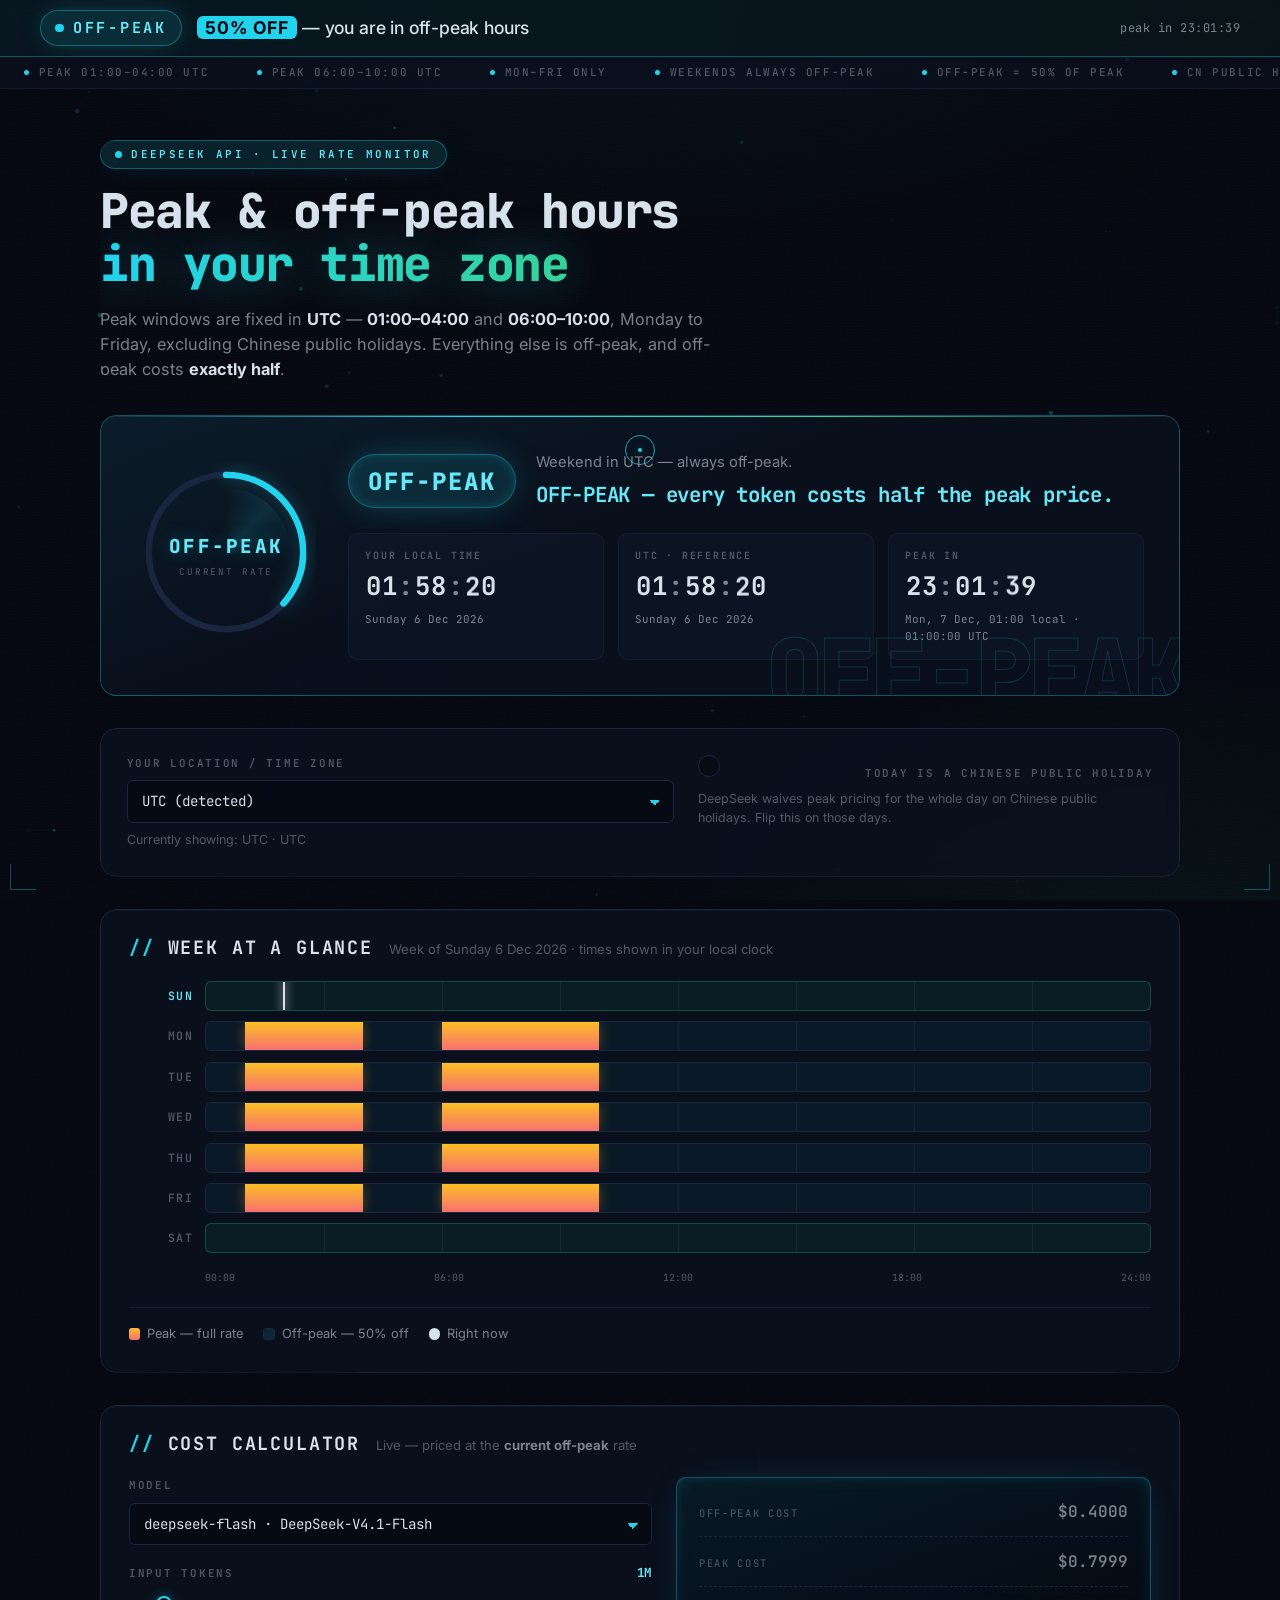
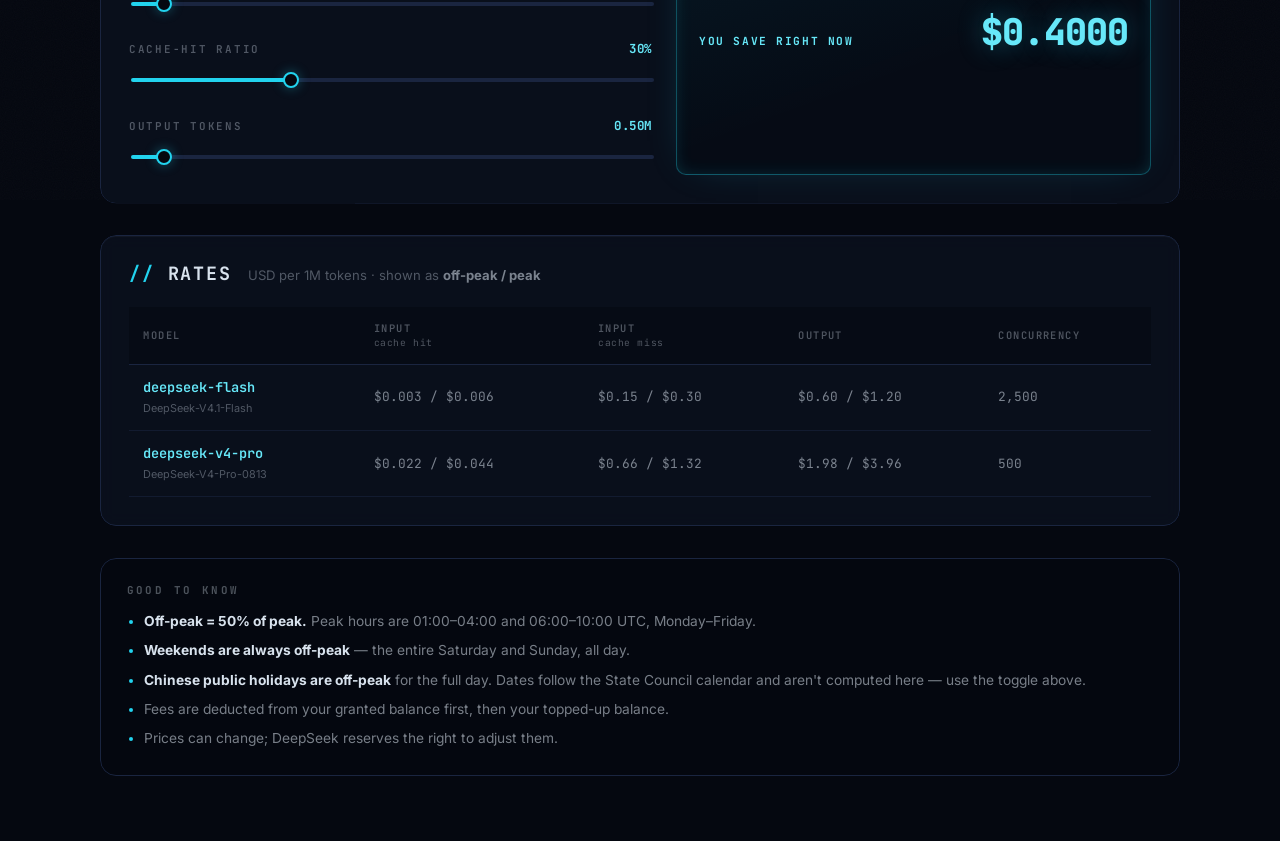
==== index.html @ 985f57cc "Kimi/" ====
<!DOCTYPE html>
<html lang="en" data-state="off-peak">
<head>
<meta charset="UTF-8" />
<meta name="viewport" content="width=device-width, initial-scale=1" />
<meta name="color-scheme" content="dark" />
<meta name="theme-color" id="themeColor" content="#22d3ee" />
<title>DeepSeek API — Peak &amp; Off-Peak Hours for Your Location</title>
<link rel="preconnect" href="https://fonts.googleapis.com" />
<link rel="preconnect" href="https://fonts.gstatic.com" crossorigin />
<link rel="stylesheet" href="https://fonts.googleapis.com/css2?family=Inter:wght@400;500;600&family=JetBrains+Mono:wght@300;400;500;600;700;800&display=swap" />
<link rel="stylesheet" href="style.css" />
</head>
<body>

<!-- ambient layers -->
<canvas id="fx" aria-hidden="true"></canvas>
<div class="scanlines" aria-hidden="true"></div>
<div class="grain" aria-hidden="true"><i></i></div>
<div class="hud hud--tl" aria-hidden="true"></div>
<div class="hud hud--tr" aria-hidden="true"></div>
<div class="hud hud--bl" aria-hidden="true"></div>
<div class="hud hud--br" aria-hidden="true"></div>
<div class="cursor" id="cursor" aria-hidden="true"><i class="cursor__ring"></i><i class="cursor__dot"></i></div>

<!-- sticky state banner -->
<div class="state-banner" id="stateBanner">
  <span class="state-banner__badge">
    <i class="state-banner__dot" aria-hidden="true"></i>
    <span id="bannerBadge">Off-peak</span>
  </span>
  <span class="state-banner__text" id="bannerText">
    <strong>50% off</strong> — you are in off-peak hours
  </span>
  <span class="state-banner__count" id="bannerCount">changes in --:--:--</span>
</div>

<!-- ticker -->
<div class="ticker" aria-hidden="true">
  <div class="ticker__track" id="tickerTrack"></div>
</div>

<p class="sr-only" id="stateAnnounce">Off-peak hours.</p>

<main class="app">

  <header class="hero" data-reveal>
    <p class="eyebrow"><i class="eyebrow__led" aria-hidden="true"></i>DeepSeek API · live rate monitor</p>
    <h1>Peak &amp; off-peak hours<br><span class="hero__accent" id="heroAccent">in your time zone</span></h1>
    <p class="hero-sub">
      Peak windows are fixed in <strong>UTC</strong> — <strong>01:00–04:00</strong> and
      <strong>06:00–10:00</strong>, Monday to Friday, excluding Chinese public holidays.
      Everything else is off-peak, and off-peak costs <strong>exactly half</strong>.
    </p>
  </header>

  <!-- live status -->
  <section class="status-card" id="statusCard" data-state="off-peak" data-reveal aria-label="Current pricing state">
    <div class="status-card__orbit" aria-hidden="true">
      <svg class="ring" viewBox="0 0 140 140">
        <circle class="ring__track" cx="70" cy="70" r="60"></circle>
        <circle class="ring__fill" id="ringFill" cx="70" cy="70" r="60"></circle>
      </svg>
      <div class="orbit-core">
        <span class="orbit-core__state" id="orbitState">OFF-PEAK</span>
        <span class="orbit-core__label">current rate</span>
      </div>
    </div>

    <div class="status-card__main">
      <div class="status-top">
        <span class="badge" id="statusBadge">Off-peak</span>
        <div class="status-copy">
          <p class="status-desc" id="statusDesc">—</p>
          <p class="status-rate" id="statusRate">—</p>
        </div>
      </div>
      <div class="status-grid">
        <div class="stat">
          <span class="stat-label">Your local time</span>
          <span class="stat-value"><span class="digits" id="localClock" aria-hidden="true"></span><span class="sr-only" id="localClockSr"></span></span>
          <span class="stat-sub" id="localDate">—</span>
        </div>
        <div class="stat">
          <span class="stat-label">UTC · reference</span>
          <span class="stat-value"><span class="digits" id="utcClock" aria-hidden="true"></span><span class="sr-only" id="utcClockSr"></span></span>
          <span class="stat-sub" id="utcDate">—</span>
        </div>
        <div class="stat">
          <span class="stat-label" id="nextLabel">Next change</span>
          <span class="stat-value"><span class="digits" id="countdown" aria-hidden="true"></span><span class="sr-only" id="countdownSr"></span></span>
          <span class="stat-sub" id="nextAt">—</span>
        </div>
      </div>
    </div>
  </section>

  <!-- controls -->
  <section class="controls" data-reveal aria-label="Settings">
    <div class="control">
      <label for="tzSelect">Your location / time zone</label>
      <select id="tzSelect"></select>
      <p class="hint" id="tzHint">—</p>
    </div>
    <div class="control">
      <label class="check" for="holidayToggle">
        <span class="radar" aria-hidden="true"><i></i></span>
        <input type="checkbox" id="holidayToggle" />
        <span>Today is a Chinese public holiday</span>
      </label>
      <p class="hint">DeepSeek waives peak pricing for the whole day on Chinese public holidays. Flip this on those days.</p>
    </div>
  </section>

  <!-- week view -->
  <section class="panel" data-reveal>
    <div class="panel-head">
      <h2>Week at a glance</h2>
      <p class="panel-sub" id="weekSub">—</p>
    </div>

    <div class="week" id="week"></div>

    <div class="legend">
      <span class="legend-item"><i class="dot dot-peak"></i> Peak — full rate</span>
      <span class="legend-item"><i class="dot dot-off"></i> Off-peak — 50% off</span>
      <span class="legend-item"><i class="dot dot-now"></i> Right now</span>
    </div>
  </section>

  <!-- cost calculator -->
  <section class="panel calc" data-reveal>
    <div class="panel-head">
      <h2>Cost calculator</h2>
      <p class="panel-sub">Live — priced at the <strong id="calcStateWord">current off-peak</strong> rate</p>
    </div>

    <div class="calc-grid">
      <div class="calc-inputs">
        <div class="control">
          <label for="calcModel">Model</label>
          <select id="calcModel"></select>
        </div>
        <div class="control">
          <label for="calcInput">Input tokens <output class="calc-out" id="calcInputOut" for="calcInput">1.0M</output></label>
          <input type="range" id="calcInput" min="0" max="20" step="0.25" value="1" />
        </div>
        <div class="control">
          <label for="calcCache">Cache-hit ratio <output class="calc-out" id="calcCacheOut" for="calcCache">30%</output></label>
          <input type="range" id="calcCache" min="0" max="100" step="5" value="30" />
        </div>
        <div class="control">
          <label for="calcOutput">Output tokens <output class="calc-out" id="calcOutputOut" for="calcOutput">0.5M</output></label>
          <input type="range" id="calcOutput" min="0" max="10" step="0.25" value="0.5" />
        </div>
      </div>
      <div class="calc-results">
        <div class="calc-line">
          <span class="calc-line__label">Off-peak cost</span>
          <span class="calc-line__value" id="calcOff">$0.0000</span>
        </div>
        <div class="calc-line">
          <span class="calc-line__label">Peak cost</span>
          <span class="calc-line__value" id="calcPeak">$0.0000</span>
        </div>
        <div class="calc-total">
          <span class="calc-total__label" id="calcVerdict">You save right now</span>
          <span class="calc-total__value" id="calcSave">$0.0000</span>
        </div>
      </div>
    </div>
  </section>

  <!-- rates -->
  <section class="panel" data-reveal>
    <div class="panel-head">
      <h2>Rates</h2>
      <p class="panel-sub">USD per 1M tokens · shown as <strong>off-peak / peak</strong></p>
    </div>

    <div class="table-wrap">
      <table class="rates">
        <thead>
          <tr>
            <th scope="col">Model</th>
            <th scope="col">Input<br><small>cache hit</small></th>
            <th scope="col">Input<br><small>cache miss</small></th>
            <th scope="col">Output</th>
            <th scope="col">Concurrency</th>
          </tr>
        </thead>
        <tbody>
          <tr>
            <th scope="row"><span class="model">deepseek-flash</span><small>DeepSeek-V4.1-Flash</small></th>
            <td>$0.003 / $0.006</td>
            <td>$0.15 / $0.30</td>
            <td>$0.60 / $1.20</td>
            <td>2,500</td>
          </tr>
          <tr>
            <th scope="row"><span class="model">deepseek-v4-pro</span><small>DeepSeek-V4-Pro-0813</small></th>
            <td>$0.022 / $0.044</td>
            <td>$0.66 / $1.32</td>
            <td>$1.98 / $3.96</td>
            <td>500</td>
          </tr>
        </tbody>
      </table>
    </div>
  </section>

  <!-- notes -->
  <footer class="notes" data-reveal>
    <h2>Good to know</h2>
    <ul>
      <li><strong>Off-peak = 50% of peak.</strong> Peak hours are 01:00–04:00 and 06:00–10:00 UTC, Monday–Friday.</li>
      <li><strong>Weekends are always off-peak</strong> — the entire Saturday and Sunday, all day.</li>
      <li><strong>Chinese public holidays are off-peak</strong> for the full day. Dates follow the State Council calendar and aren't computed here — use the toggle above.</li>
      <li>Fees are deducted from your granted balance first, then your topped-up balance.</li>
      <li>Prices can change; DeepSeek reserves the right to adjust them.</li>
    </ul>
  </footer>

</main>

<div class="tooltip" id="tooltip" role="tooltip" hidden></div>

<script src="app.js"></script>
</body>
</html>
---- style.css ----
/* ============================================================================
   Peak Times — mission-control terminal restyle
   Dark intelligence palette · state-driven glow · spring physics · film grain
   ========================================================================== */

/* ── 1. Tokens ───────────────────────────────────────────────────────────── */
:root {
  --bg:        #050810;
  --panel:     #0c1220;
  --panel-2:   #111a2b;
  --line:      #1a2540;
  --line-soft: rgba(26, 37, 64, 0.6);

  --ink:       #d8e2ed;
  --ink-dim:   rgba(216, 226, 237, 0.55);
  --ink-faint: rgba(216, 226, 237, 0.35);

  --ok:        #34d399;
  --ok-deep:   #059669;

  --font-mono: "JetBrains Mono", ui-monospace, SFMono-Regular, Menlo, Consolas, monospace;
  --font-body: "Inter", system-ui, -apple-system, "Segoe UI", sans-serif;

  --r-sm:   6px;
  --r-md:   10px;
  --r-lg:   16px;
  --r-pill: 100px;

  /* spring easings (hardware-accelerated) */
  --spring-1: linear(0, 0.002 0.4%, 0.008 0.9%, 0.029 1.8%, 0.065 2.8%, 0.117 3.9%, 0.235 5.9%, 0.515 10.1%, 0.634 12%, 0.746 14%, 0.837 15.9%, 0.914 17.9%, 0.946 18.9%, 0.976 20%, 1 21%, 1.021 22.1%, 1.038 23.2%, 1.052 24.4%, 1.063 25.8%, 1.07 27.3%, 1.073 28.9%, 1.071 30.7%, 1.061 33.7%, 1.028 40.9%, 1.013 44.7%, 1.002 49%, 0.996 53.7%, 0.995 59.2%, 1 78.3%, 1);
  --spring-soft: linear(0, 0.002 0.6%, 0.007 1.2%, 0.014 1.8%, 0.027 2.5%, 0.042 3.2%, 0.061 3.9%, 0.112 5.5%, 0.161 6.8%, 0.222 8.3%, 0.481 14.1%, 0.595 16.8%, 0.649 18.2%, 0.701 19.6%, 0.748 21%, 0.789 22.3%, 0.826 23.6%, 0.863 25%, 0.893 26.3%, 0.922 27.7%, 0.947 29.1%, 0.969 30.5%, 0.987 31.9%, 1.004 33.4%, 1.025 35.9%, 1.039 38.5%, 1.047 41.4%, 1.05 44.6%, 1.045 49.4%, 1.016 63.6%, 1.004 72.5%, 1 77.6%, 0.998 83.3%, 1);
  --quart-out: cubic-bezier(0.25, 1, 0.5, 1);
  --quart-in-out: cubic-bezier(0.78, 0, 0.22, 1);
}

/* ── 2. State palette — one attribute flips the whole page ───────────────── */
:root {
  /* OFF-PEAK: cyan/mint — calm, cheap, live */
  --st-a:     #22d3ee;
  --st-b:     #34d399;
  --st-text:  #67e8f9;
  --st-deep:  #0e7490;
  --st-glow:  rgba(34, 211, 238, 0.35);
  --st-tint:  rgba(34, 211, 238, 0.07);
  --st-tint2: rgba(52, 211, 153, 0.06);
  --st-soft:  rgba(34, 211, 238, 0.12);
  --st-line:  rgba(34, 211, 238, 0.35);
}

:root[data-state="peak"] {
  /* PEAK: amber→red — full rate, hazard */
  --st-a:     #fbbf24;
  --st-b:     #f87171;
  --st-text:  #fcd34d;
  --st-deep:  #b45309;
  --st-glow:  rgba(248, 113, 113, 0.35);
  --st-tint:  rgba(251, 191, 36, 0.08);
  --st-tint2: rgba(248, 113, 113, 0.06);
  --st-soft:  rgba(251, 191, 36, 0.12);
  --st-line:  rgba(251, 191, 36, 0.4);
}

/* ── 3. Reset & base ─────────────────────────────────────────────────────── */
*, *::before, *::after { box-sizing: border-box; }

html { -webkit-text-size-adjust: 100%; scroll-behavior: smooth; }

body {
  margin: 0;
  min-height: 100vh;
  font-family: var(--font-body);
  font-size: 16px;
  line-height: 1.55;
  color: var(--ink);
  background:
    radial-gradient(1200px 700px at 50% -20%, var(--st-tint) 0%, transparent 60%),
    radial-gradient(900px 600px at 90% 110%, var(--st-tint2) 0%, transparent 55%),
    var(--bg);
  background-attachment: fixed;
  transition: background 0.8s ease;
  overflow-x: hidden;
}

::selection { background: var(--st-a); color: var(--bg); }

/* thin themed scrollbar */
::-webkit-scrollbar { width: 6px; height: 6px; }
::-webkit-scrollbar-track { background: var(--bg); }
::-webkit-scrollbar-thumb { background: var(--line); border-radius: 3px; }
::-webkit-scrollbar-thumb:hover { background: var(--st-a); }

h1, h2 { line-height: 1.1; margin: 0; }

.sr-only {
  position: absolute;
  width: 1px; height: 1px;
  margin: -1px; padding: 0;
  overflow: hidden;
  clip: rect(0 0 0 0);
  clip-path: inset(50%);
  white-space: nowrap;
  border: 0;
}

:focus-visible {
  outline: 2px solid var(--st-a);
  outline-offset: 3px;
  border-radius: 2px;
}

/* ── 4. Ambient layers ───────────────────────────────────────────────────── */
#fx {
  position: fixed;
  inset: 0;
  z-index: 0;
  pointer-events: none;
}

.scanlines {
  position: fixed;
  inset: 0;
  z-index: 2;
  pointer-events: none;
  background: repeating-linear-gradient(
    0deg,
    rgba(216, 226, 237, 0.022) 0 1px,
    transparent 1px 3px
  );
  mix-blend-mode: overlay;
}

.grain {
  position: fixed;
  inset: -100%;
  z-index: 3;
  pointer-events: none;
  overflow: hidden;
}
.grain i {
  position: absolute;
  inset: 0;
  background-image: url("data:image/svg+xml,%3Csvg xmlns='http://www.w3.org/2000/svg' width='240' height='240'%3E%3Cfilter id='n'%3E%3CfeTurbulence type='fractalNoise' baseFrequency='0.9' numOctaves='2' stitchTiles='stitch'/%3E%3C/filter%3E%3Crect width='100%25' height='100%25' filter='url(%23n)' opacity='0.5'/%3E%3C/svg%3E");
  opacity: 0.055;
  animation: grain-shift 0.8s steps(3) infinite both;
}
@keyframes grain-shift {
  0%   { transform: translate3d(1%, -1%, 0); }
  20%  { transform: translate3d(10%, 5%, 0); }
  40%  { transform: translate3d(-12%, -5%, 0); }
  60%  { transform: translate3d(15%, 0, 0); }
  80%  { transform: translate3d(10%, 2%, 0); }
  100% { transform: translate3d(0, 8%, 0); }
}

/* HUD corner brackets — mission control framing */
.hud {
  position: fixed;
  width: 26px;
  height: 26px;
  z-index: 4;
  pointer-events: none;
  border: 0 solid var(--st-line);
  transition: border-color 0.6s ease;
}
.hud--tl { top: 10px; left: 10px;  border-top-width: 1px; border-left-width: 1px; }
.hud--tr { top: 10px; right: 10px; border-top-width: 1px; border-right-width: 1px; }
.hud--bl { bottom: 10px; left: 10px;  border-bottom-width: 1px; border-left-width: 1px; }
.hud--br { bottom: 10px; right: 10px; border-bottom-width: 1px; border-right-width: 1px; }
:root[data-state="peak"] .hud { animation: hud-pulse 1.8s ease-in-out infinite; }
@keyframes hud-pulse {
  0%, 100% { opacity: 1; }
  50%      { opacity: 0.35; }
}

/* ── 5. Custom cursor (fine pointers only) ───────────────────────────────── */
.cursor { display: none; }
@media (pointer: fine) {
  .cursor {
    display: block;
    position: fixed;
    top: 0; left: 0;
    z-index: 100;
    pointer-events: none;
  }
  .cursor__ring {
    position: absolute;
    width: 30px; height: 30px;
    border: 1.5px solid var(--st-a);
    border-radius: 50%;
    transform: translate(-50%, -50%) scale(var(--cursor-scale, 1));
    opacity: 0.75;
    transition: border-color 0.4s ease;
    will-change: transform;
  }
  .cursor__dot {
    position: absolute;
    width: 4px; height: 4px;
    border-radius: 50%;
    background: var(--st-a);
    transform: translate(-50%, -50%);
    box-shadow: 0 0 8px var(--st-glow);
    transition: background 0.4s ease;
  }
}

/* ── 6. Sticky state banner ──────────────────────────────────────────────── */
.state-banner {
  position: sticky;
  top: 0;
  z-index: 50;
  isolation: isolate;
  overflow: hidden;
  display: flex;
  flex-wrap: wrap;
  align-items: center;
  gap: 0.5rem 0.9rem;
  padding: 0.65rem clamp(1rem, 4vw, 2.5rem);
  background:
    linear-gradient(100deg, var(--st-tint) 0%, var(--st-tint2) 100%),
    rgba(5, 8, 16, 0.82);
  backdrop-filter: blur(10px);
  -webkit-backdrop-filter: blur(10px);
  border-bottom: 1px solid var(--st-line);
  color: var(--ink);
  transition: border-color 0.6s ease, background 0.8s ease;
}

/* moving hazard stripes, peak only */
.state-banner::after {
  content: "";
  position: absolute;
  inset: 0;
  z-index: -1;
  opacity: 0;
  background: repeating-linear-gradient(
    45deg,
    var(--st-soft) 0 12px,
    transparent 12px 28px
  );
  transition: opacity 0.4s ease;
}
:root[data-state="peak"] .state-banner::after {
  opacity: 1;
  animation: stripe-slide 1.1s linear infinite;
}
@keyframes stripe-slide {
  to { background-position: 56px 0; }
}

.state-banner__badge {
  display: inline-flex;
  align-items: center;
  gap: 0.55rem;
  padding: 0.3rem 0.9rem;
  border-radius: var(--r-pill);
  border: 1px solid var(--st-line);
  background: var(--st-soft);
  color: var(--st-text);
  font-family: var(--font-mono);
  font-size: clamp(0.75rem, 2.3vw, 0.95rem);
  font-weight: 700;
  letter-spacing: 0.18em;
  text-transform: uppercase;
  white-space: nowrap;
  box-shadow: 0 0 24px -6px var(--st-glow);
  transition: all 0.5s ease;
}

.state-banner__dot {
  width: 0.55rem;
  height: 0.55rem;
  border-radius: 50%;
  background: var(--st-a);
  animation: dot-beat 1.5s ease-out infinite;
  transition: background 0.5s ease;
}
@keyframes dot-beat {
  0%   { box-shadow: 0 0 0 0 var(--st-glow); }
  70%  { box-shadow: 0 0 0 0.55rem transparent; }
  100% { box-shadow: 0 0 0 0 transparent; }
}

.state-banner__text {
  font-size: clamp(0.9rem, 2.6vw, 1.1rem);
  font-weight: 500;
  letter-spacing: -0.01em;
}
.state-banner__text strong {
  padding: 0.05em 0.5em;
  border-radius: var(--r-sm);
  background: var(--st-a);
  color: var(--bg);
  font-weight: 700;
  text-transform: uppercase;
  letter-spacing: 0.04em;
  transition: background 0.5s ease;
}

.state-banner__count {
  margin-left: auto;
  font-family: var(--font-mono);
  font-size: 0.75rem;
  letter-spacing: 0.04em;
  color: var(--ink-dim);
  white-space: nowrap;
  font-variant-numeric: tabular-nums;
}

/* ── 7. Ticker ───────────────────────────────────────────────────────────── */
.ticker {
  position: relative;
  z-index: 5;
  overflow: hidden;
  border-bottom: 1px solid var(--line-soft);
  background: rgba(12, 18, 32, 0.6);
  padding: 0.45rem 0;
}
.ticker__track {
  display: flex;
  width: max-content;
  gap: 3rem;
  padding-inline: 1.5rem;
  font-family: var(--font-mono);
  font-size: 0.68rem;
  font-weight: 500;
  letter-spacing: 0.14em;
  text-transform: uppercase;
  color: var(--ink-faint);
  white-space: nowrap;
  animation: ticker-scroll 46s linear infinite;
}
.ticker:hover .ticker__track { animation-play-state: paused; }
.ticker__track .tk { display: inline-flex; align-items: center; gap: 0.6rem; }
.ticker__track .tk i {
  width: 5px; height: 5px;
  border-radius: 50%;
  background: var(--st-a);
  transition: background 0.5s;
}
@keyframes ticker-scroll {
  to { transform: translateX(-50%); }
}

/* ── 8. Layout shell ─────────────────────────────────────────────────────── */
.app {
  position: relative;
  z-index: 6;
  width: min(1080px, 100% - 2rem);
  margin-inline: auto;
  padding: clamp(1.75rem, 4vw, 3.25rem) 0 4rem;
  display: grid;
  gap: clamp(1.25rem, 3vw, 2rem);
}

/* scroll reveal — clip-path inset + translateY, spring easing */
[data-reveal] {
  opacity: 0;
  transform: translateY(28px);
  clip-path: inset(10% 2% 0 2% round 16px);
  transition:
    opacity 0.6s var(--quart-out),
    transform 0.9s var(--spring-soft),
    clip-path 0.9s var(--quart-in-out);
  will-change: transform, opacity, clip-path;
}
[data-reveal].in {
  opacity: 1;
  transform: translateY(0);
  clip-path: inset(0 0 0 0 round 16px);
}

/* ── 9. Hero ─────────────────────────────────────────────────────────────── */
.hero { max-width: 46rem; }

.eyebrow {
  display: inline-flex;
  align-items: center;
  gap: 0.55rem;
  margin: 0 0 1rem;
  padding: 0.32rem 0.9rem;
  border-radius: var(--r-pill);
  border: 1px solid var(--st-line);
  background: var(--st-soft);
  font-family: var(--font-mono);
  font-size: 0.68rem;
  font-weight: 600;
  letter-spacing: 0.22em;
  text-transform: uppercase;
  color: var(--st-text);
  box-shadow: 0 0 28px -10px var(--st-glow);
  transition: all 0.6s ease;
}
.eyebrow__led {
  width: 7px; height: 7px;
  border-radius: 50%;
  background: var(--st-a);
  animation: dot-beat 1.5s ease-out infinite;
}

.hero h1 {
  font-family: var(--font-mono);
  font-size: clamp(1.75rem, 5.5vw, 3rem);
  font-weight: 800;
  letter-spacing: -0.03em;
  color: var(--ink);
}
.hero__accent {
  background: linear-gradient(96deg, var(--st-a), var(--st-b));
  -webkit-background-clip: text;
  background-clip: text;
  color: transparent;
  filter: drop-shadow(0 0 24px var(--st-glow));
  transition: filter 0.6s ease;
}

.hero-sub {
  margin: 1rem 0 0;
  color: var(--ink-dim);
  font-size: clamp(0.92rem, 2.4vw, 1.02rem);
  max-width: 40rem;
}
.hero-sub strong { color: var(--ink); }

/* ── 10. Status card ─────────────────────────────────────────────────────── */
.status-card {
  position: relative;
  overflow: hidden;
  display: grid;
  gap: clamp(1.25rem, 3vw, 2rem);
  padding: clamp(1.35rem, 3.6vw, 2.2rem);
  border-radius: var(--r-lg);
  border: 1px solid var(--st-line);
  background:
    linear-gradient(160deg, var(--st-tint) 0%, transparent 45%),
    rgba(12, 18, 32, 0.72);
  backdrop-filter: blur(10px);
  -webkit-backdrop-filter: blur(10px);
  box-shadow:
    0 24px 60px -30px rgba(0, 0, 0, 0.8),
    0 0 70px -24px var(--st-glow),
    inset 0 1px 0 rgba(216, 226, 237, 0.05);
  transition: border-color 0.6s ease, box-shadow 0.6s ease, background 0.8s ease;
}

/* hairline top strip */
.status-card::before {
  content: "";
  position: absolute;
  inset: 0 0 auto 0;
  height: 1px;
  background: linear-gradient(90deg, transparent, var(--st-a), var(--st-b), transparent);
  transition: background 0.6s;
}

/* giant ghost word */
.status-card::after {
  content: "OFF-PEAK";
  position: absolute;
  right: -0.05em;
  bottom: -0.28em;
  font-family: var(--font-mono);
  font-size: clamp(2.4rem, 11vw, 6rem);
  font-weight: 800;
  letter-spacing: -0.06em;
  line-height: 1;
  color: transparent;
  -webkit-text-stroke: 1px var(--st-line);
  opacity: 0.5;
  pointer-events: none;
  user-select: none;
  transition: -webkit-text-stroke 0.6s;
}
:root[data-state="peak"] .status-card::after {
  content: "PEAK";
  -webkit-text-stroke: 1px var(--st-a);
  opacity: 0.35;
}

@media (min-width: 820px) {
  .status-card { grid-template-columns: auto 1fr; align-items: center; }
}

/* radar / progress ring */
.status-card__orbit {
  position: relative;
  width: clamp(140px, 22vw, 180px);
  aspect-ratio: 1;
  margin-inline: auto;
}
.ring { width: 100%; height: 100%; transform: rotate(-90deg); }
.ring__track, .ring__fill {
  fill: none;
  stroke-width: 5;
  stroke-linecap: round;
}
.ring__track { stroke: var(--line); }
.ring__fill {
  stroke: var(--st-a);
  stroke-dasharray: 377;
  stroke-dashoffset: 377;
  filter: drop-shadow(0 0 6px var(--st-glow));
  transition: stroke 0.6s ease, stroke-dashoffset 0.9s var(--quart-out);
}
.status-card__orbit::before {
  content: "";
  position: absolute;
  inset: 14%;
  border-radius: 50%;
  background: conic-gradient(from 0deg, transparent 0deg, var(--st-soft) 40deg, transparent 80deg);
  animation: radar-sweep 4.2s linear infinite;
}
@keyframes radar-sweep { to { transform: rotate(360deg); } }

.orbit-core {
  position: absolute;
  inset: 0;
  display: grid;
  place-content: center;
  gap: 0.15rem;
  text-align: center;
}
.orbit-core__state {
  font-family: var(--font-mono);
  font-size: clamp(0.95rem, 2.6vw, 1.2rem);
  font-weight: 800;
  letter-spacing: 0.12em;
  color: var(--st-text);
  text-shadow: 0 0 18px var(--st-glow);
  transition: color 0.5s, text-shadow 0.5s;
}
.orbit-core__label {
  font-family: var(--font-mono);
  font-size: 0.58rem;
  letter-spacing: 0.2em;
  text-transform: uppercase;
  color: var(--ink-faint);
}

.status-top {
  position: relative;
  display: flex;
  flex-wrap: wrap;
  align-items: center;
  gap: 0.85rem 1.25rem;
  margin-bottom: 1.35rem;
}
.status-copy { flex: 1 1 16rem; }

.badge {
  display: inline-block;
  padding: 0.45rem 1.2rem;
  border-radius: var(--r-pill);
  border: 1px solid var(--st-line);
  font-family: var(--font-mono);
  font-size: clamp(1rem, 4vw, 1.5rem);
  font-weight: 800;
  letter-spacing: 0.08em;
  text-transform: uppercase;
  color: var(--st-text);
  background: var(--st-soft);
  box-shadow: 0 0 34px -8px var(--st-glow), inset 0 0 18px -12px var(--st-a);
  transition: all 0.5s ease;
}
:root[data-state="peak"] .badge { animation: badge-pulse 1.5s ease-in-out infinite; }
@keyframes badge-pulse {
  0%, 100% { transform: scale(1);     box-shadow: 0 0 34px -8px var(--st-glow); }
  50%      { transform: scale(1.03);  box-shadow: 0 0 48px -6px var(--st-glow); }
}

.status-desc { margin: 0; font-size: 0.92rem; color: var(--ink-dim); }

.status-rate {
  margin: 0.3rem 0 0;
  font-family: var(--font-mono);
  font-size: clamp(0.95rem, 3.2vw, 1.3rem);
  font-weight: 700;
  letter-spacing: -0.01em;
  color: var(--st-text);
  transition: color 0.5s;
}

.status-grid {
  position: relative;
  display: grid;
  gap: 0.9rem;
  grid-template-columns: 1fr;
}
@media (min-width: 620px) {
  .status-grid { grid-template-columns: repeat(3, 1fr); }
}

.stat {
  display: flex;
  flex-direction: column;
  gap: 0.25rem;
  padding: 0.9rem 1rem;
  border-radius: var(--r-md);
  background: rgba(17, 26, 43, 0.55);
  border: 1px solid var(--line-soft);
  transition: border-color 0.3s ease, transform 0.5s var(--spring-soft);
}
.stat:hover {
  border-color: var(--st-line);
  transform: translateY(-2px);
}

.stat-label {
  font-family: var(--font-mono);
  font-size: 0.62rem;
  font-weight: 600;
  letter-spacing: 0.18em;
  text-transform: uppercase;
  color: var(--ink-faint);
}

.stat-value {
  font-family: var(--font-mono);
  font-size: clamp(1.25rem, 3.6vw, 1.6rem);
  font-weight: 700;
  letter-spacing: -0.02em;
  color: var(--ink);
}

.stat-sub {
  font-family: var(--font-mono);
  font-size: 0.68rem;
  color: var(--ink-dim);
}

/* rolling digits */
.digits {
  display: inline-flex;
  align-items: baseline;
  font-variant-numeric: tabular-nums;
}
.digit {
  position: relative;
  display: inline-block;
  width: 0.62em;
  height: 1.15em;
  overflow: hidden;
  vertical-align: baseline;
}
.digit__reel {
  display: block;
  transition: transform 0.55s var(--spring-soft);
  will-change: transform;
}
.digit__reel span {
  display: block;
  height: 1.15em;
  line-height: 1.15em;
  text-align: center;
}
.digit--sep {
  width: auto;
  min-width: 0.32em;
  padding: 0 0.06em;
  text-align: center;
  color: var(--ink-dim);
}

/* ── 11. Controls ────────────────────────────────────────────────────────── */
.controls {
  display: grid;
  gap: 1.5rem;
  grid-template-columns: 1fr;
  padding: clamp(1.1rem, 3vw, 1.6rem);
  border: 1px solid var(--line);
  border-radius: var(--r-lg);
  background: rgba(12, 18, 32, 0.72);
  backdrop-filter: blur(8px);
  -webkit-backdrop-filter: blur(8px);
}
@media (min-width: 620px) {
  .controls { grid-template-columns: 1.2fr 1fr; align-items: start; }
}

.control label {
  display: flex;
  align-items: baseline;
  justify-content: space-between;
  gap: 0.75rem;
  font-family: var(--font-mono);
  font-size: 0.68rem;
  font-weight: 600;
  letter-spacing: 0.16em;
  text-transform: uppercase;
  color: var(--ink-faint);
  margin-bottom: 0.55rem;
}

select {
  width: 100%;
  padding: 0.7rem 2.4rem 0.7rem 0.9rem;
  font-family: var(--font-mono);
  font-size: 0.88rem;
  color: var(--ink);
  background-color: rgba(5, 8, 16, 0.6);
  border: 1px solid var(--line);
  border-radius: var(--r-sm);
  appearance: none;
  background-image:
    linear-gradient(45deg, transparent 50%, var(--st-a) 50%),
    linear-gradient(135deg, var(--st-a) 50%, transparent 50%);
  background-position:
    calc(100% - 1.1rem) calc(50% + 2px),
    calc(100% - 0.78rem) calc(50% + 2px);
  background-size: 6px 6px, 6px 6px;
  background-repeat: no-repeat;
  cursor: pointer;
  transition: border-color 0.25s, box-shadow 0.25s;
}
select:hover { border-color: var(--st-line); box-shadow: 0 0 20px -8px var(--st-glow); }
select:focus-visible { outline: none; border-color: var(--st-a); box-shadow: 0 0 0 3px var(--st-soft); }

/* radar-node checkbox */
.check {
  display: flex;
  align-items: center;
  gap: 0.75rem;
  text-transform: none;
  letter-spacing: 0;
  font-family: var(--font-body);
  font-size: 0.92rem;
  font-weight: 500;
  color: var(--ink);
  cursor: pointer;
  margin-bottom: 0;
  justify-content: flex-start;
}
.check input {
  position: absolute;
  opacity: 0;
  width: 1px; height: 1px;
}
.radar {
  position: relative;
  flex: none;
  width: 22px; height: 22px;
  border-radius: 50%;
  border: 1.5px solid var(--line);
  background: rgba(5, 8, 16, 0.6);
  transition: border-color 0.35s var(--quart-out), box-shadow 0.35s var(--quart-out);
}
.radar i {
  position: absolute;
  inset: 5px;
  border-radius: 50%;
  background: var(--ok);
  transform: scale(0);
  transition: transform 0.5s var(--spring-1);
}
.check:hover .radar { border-color: var(--st-line); }
.check:has(input:checked) .radar { border-color: var(--ok); box-shadow: 0 0 16px -2px rgba(52, 211, 153, 0.5); }
.check:has(input:checked) .radar i { transform: scale(1); }
.check input:focus-visible ~ .radar { outline: 2px solid var(--st-a); outline-offset: 3px; }

.hint {
  margin: 0.55rem 0 0;
  font-size: 0.78rem;
  color: var(--ink-faint);
  line-height: 1.5;
}

/* ── 12. Panels ──────────────────────────────────────────────────────────── */
.panel {
  padding: clamp(1.15rem, 3vw, 1.75rem);
  border: 1px solid var(--line);
  border-radius: var(--r-lg);
  background: rgba(12, 18, 32, 0.72);
  backdrop-filter: blur(8px);
  -webkit-backdrop-filter: blur(8px);
  box-shadow: 0 24px 60px -40px rgba(0, 0, 0, 0.9), inset 0 1px 0 rgba(216, 226, 237, 0.04);
}

.panel-head {
  margin-bottom: 1.35rem;
  display: flex;
  flex-wrap: wrap;
  align-items: baseline;
  gap: 0.4rem 1rem;
}
.panel-head h2 {
  font-family: var(--font-mono);
  font-size: clamp(0.95rem, 2.6vw, 1.15rem);
  font-weight: 700;
  letter-spacing: 0.1em;
  text-transform: uppercase;
  color: var(--ink);
}
.panel-head h2::before {
  content: "// ";
  color: var(--st-a);
  transition: color 0.5s;
}
.panel-sub { margin: 0; font-size: 0.82rem; color: var(--ink-faint); }
.panel-sub strong { color: var(--ink-dim); }

/* ── 13. Week view ───────────────────────────────────────────────────────── */
.week { display: grid; gap: 0.55rem; }

.day {
  display: grid;
  grid-template-columns: 3.5rem 1fr;
  align-items: center;
  gap: 0.75rem;
}

.day-name {
  font-family: var(--font-mono);
  font-size: 0.72rem;
  font-weight: 600;
  letter-spacing: 0.12em;
  text-transform: uppercase;
  color: var(--ink-faint);
  text-align: right;
  transition: color 0.3s;
}
.day.is-today .day-name { color: var(--st-text); }

.track {
  position: relative;
  height: 30px;
  border-radius: var(--r-sm);
  background: rgba(34, 211, 238, 0.05);
  border: 1px solid var(--line);
  overflow: hidden;
  transition: border-color 0.3s, box-shadow 0.3s;
}
.day:hover .track { border-color: var(--st-line); box-shadow: 0 0 18px -8px var(--st-glow); }

.block {
  position: absolute;
  top: 0; bottom: 0;
  background: linear-gradient(180deg, #fbbf24, #f87171);
  box-shadow: 0 0 14px -2px rgba(251, 191, 36, 0.45);
  cursor: crosshair;
}
.day.is-weekend .block, .day.is-holiday .block { display: none; }
.day.is-weekend .track, .day.is-holiday .track {
  background: rgba(52, 211, 153, 0.07);
  border-color: rgba(52, 211, 153, 0.25);
}

.ticks { position: absolute; inset: 0; pointer-events: none; }
.ticks i {
  position: absolute;
  top: 0; bottom: 0;
  width: 1px;
  background: rgba(216, 226, 237, 0.06);
}

.now-marker {
  position: absolute;
  top: -3px; bottom: -3px;
  width: 2px;
  background: var(--ink);
  box-shadow: 0 0 10px 1px rgba(216, 226, 237, 0.6);
  transform: translateX(-1px);
}

.axis {
  display: grid;
  grid-template-columns: 3.5rem 1fr;
  gap: 0.75rem;
  margin-top: 0.4rem;
}
.axis-labels {
  display: flex;
  justify-content: space-between;
  font-family: var(--font-mono);
  font-size: 0.62rem;
  color: var(--ink-faint);
  font-variant-numeric: tabular-nums;
}

.legend {
  display: flex;
  flex-wrap: wrap;
  gap: 0.6rem 1.25rem;
  margin-top: 1.35rem;
  padding-top: 1rem;
  border-top: 1px solid var(--line-soft);
  font-size: 0.8rem;
  color: var(--ink-dim);
}
.legend-item { display: inline-flex; align-items: center; gap: 0.45rem; }

.dot { width: 0.7rem; height: 0.7rem; border-radius: 3px; display: inline-block; }
.dot-peak { background: linear-gradient(180deg, #fbbf24, #f87171); }
.dot-off  { background: rgba(34, 211, 238, 0.12); border: 1px solid var(--line); }
.dot-now  { background: var(--ink); border-radius: 50%; }

/* week-block tooltip */
.tooltip {
  position: fixed;
  z-index: 90;
  pointer-events: none;
  padding: 0.5rem 0.75rem;
  border-radius: var(--r-sm);
  border: 1px solid var(--st-line);
  background: rgba(5, 8, 16, 0.92);
  backdrop-filter: blur(8px);
  font-family: var(--font-mono);
  font-size: 0.7rem;
  letter-spacing: 0.04em;
  color: var(--ink);
  box-shadow: 0 12px 32px -12px rgba(0, 0, 0, 0.8), 0 0 20px -8px var(--st-glow);
  white-space: nowrap;
}
.tooltip b { color: var(--st-text); font-weight: 700; }

/* ── 14. Cost calculator ─────────────────────────────────────────────────── */
.calc-grid {
  display: grid;
  gap: 1.5rem;
  grid-template-columns: 1fr;
}
@media (min-width: 760px) {
  .calc-grid { grid-template-columns: 1.1fr 1fr; align-items: stretch; }
}

.calc-inputs {
  display: grid;
  gap: 1.1rem;
  align-content: start;
}

.calc-out {
  font-family: var(--font-mono);
  font-size: 0.78rem;
  font-weight: 700;
  letter-spacing: 0.04em;
  color: var(--st-text);
  font-variant-numeric: tabular-nums;
  transition: color 0.5s;
}

/* range sliders */
input[type="range"] {
  width: 100%;
  height: 22px;
  appearance: none;
  -webkit-appearance: none;
  background: transparent;
  cursor: pointer;
}
input[type="range"]::-webkit-slider-runnable-track {
  height: 4px;
  border-radius: 2px;
  background: linear-gradient(90deg, var(--st-a) var(--fill, 30%), var(--line) var(--fill, 30%));
  transition: background 0.3s;
}
input[type="range"]::-webkit-slider-thumb {
  -webkit-appearance: none;
  width: 16px; height: 16px;
  margin-top: -6px;
  border-radius: 50%;
  background: var(--bg);
  border: 2px solid var(--st-a);
  box-shadow: 0 0 12px var(--st-glow);
  transition: transform 0.4s var(--spring-1), border-color 0.4s;
}
input[type="range"]:active::-webkit-slider-thumb { transform: scale(1.35); }
input[type="range"]::-moz-range-track {
  height: 4px;
  border-radius: 2px;
  background: var(--line);
}
input[type="range"]::-moz-range-progress {
  height: 4px;
  border-radius: 2px;
  background: var(--st-a);
}
input[type="range"]::-moz-range-thumb {
  width: 12px; height: 12px;
  border-radius: 50%;
  background: var(--bg);
  border: 2px solid var(--st-a);
  box-shadow: 0 0 12px var(--st-glow);
}

.calc-results {
  display: grid;
  gap: 0.8rem;
  align-content: start;
  padding: clamp(1rem, 2.5vw, 1.4rem);
  border-radius: var(--r-md);
  border: 1px solid var(--st-line);
  background: linear-gradient(160deg, var(--st-tint), transparent 60%), rgba(5, 8, 16, 0.5);
  box-shadow: 0 0 40px -20px var(--st-glow), inset 0 0 30px -22px var(--st-a);
  transition: border-color 0.5s, box-shadow 0.5s, background 0.6s;
}

.calc-line {
  display: flex;
  align-items: baseline;
  justify-content: space-between;
  gap: 1rem;
  padding-bottom: 0.7rem;
  border-bottom: 1px dashed var(--line);
}
.calc-line__label {
  font-family: var(--font-mono);
  font-size: 0.65rem;
  letter-spacing: 0.16em;
  text-transform: uppercase;
  color: var(--ink-faint);
}
.calc-line__value {
  font-family: var(--font-mono);
  font-size: 1rem;
  font-weight: 600;
  color: var(--ink-dim);
  font-variant-numeric: tabular-nums;
}

.calc-total {
  display: flex;
  align-items: baseline;
  justify-content: space-between;
  gap: 1rem;
  padding-top: 0.2rem;
}
.calc-total__label {
  font-family: var(--font-mono);
  font-size: 0.7rem;
  font-weight: 700;
  letter-spacing: 0.14em;
  text-transform: uppercase;
  color: var(--st-text);
  transition: color 0.5s;
}
.calc-total__value {
  font-family: var(--font-mono);
  font-size: clamp(1.6rem, 5vw, 2.3rem);
  font-weight: 800;
  letter-spacing: -0.03em;
  color: var(--st-text);
  text-shadow: 0 0 26px var(--st-glow);
  font-variant-numeric: tabular-nums;
  transition: color 0.5s, text-shadow 0.5s;
}

/* ── 15. Rates table ─────────────────────────────────────────────────────── */
.table-wrap {
  overflow-x: auto;
  -webkit-overflow-scrolling: touch;
  margin: 0 -0.25rem;
  padding: 0 0.25rem;
}

.rates {
  width: 100%;
  min-width: 540px;
  border-collapse: collapse;
  font-size: 0.88rem;
}

.rates th, .rates td {
  padding: 0.8rem 0.9rem;
  text-align: left;
  border-bottom: 1px solid var(--line-soft);
  white-space: nowrap;
}

.rates thead th {
  font-family: var(--font-mono);
  font-size: 0.65rem;
  letter-spacing: 0.14em;
  text-transform: uppercase;
  color: var(--ink-faint);
  font-weight: 600;
  border-bottom: 1px solid var(--line);
  background: rgba(5, 8, 16, 0.5);
}
.rates thead small {
  display: block;
  font-size: 0.6rem;
  letter-spacing: 0.06em;
  text-transform: none;
  color: var(--ink-faint);
  font-weight: 400;
}

.rates tbody tr { transition: background 0.25s; }
.rates tbody tr:hover { background: var(--st-tint); }

.rates tbody th {
  font-weight: 600;
  display: flex;
  flex-direction: column;
  gap: 0.1rem;
}
.rates .model {
  font-family: var(--font-mono);
  font-size: 0.85rem;
  color: var(--st-text);
  transition: color 0.5s;
}
.rates tbody th small { font-size: 0.68rem; color: var(--ink-faint); font-weight: 400; }

.rates td {
  font-family: var(--font-mono);
  font-size: 0.8rem;
  font-variant-numeric: tabular-nums;
  color: var(--ink-dim);
}

/* ── 16. Notes ───────────────────────────────────────────────────────────── */
.notes {
  padding: clamp(1.15rem, 3vw, 1.6rem);
  border: 1px solid var(--line);
  border-radius: var(--r-lg);
  background: rgba(5, 8, 16, 0.55);
}
.notes h2 {
  font-family: var(--font-mono);
  font-size: 0.68rem;
  letter-spacing: 0.22em;
  text-transform: uppercase;
  color: var(--ink-faint);
  margin-bottom: 0.9rem;
}
.notes ul {
  margin: 0;
  padding-left: 1.1rem;
  display: grid;
  gap: 0.5rem;
  font-size: 0.86rem;
  color: var(--ink-dim);
}
.notes li::marker { color: var(--st-a); }
.notes strong { color: var(--ink); }

/* ── 17. Responsive & motion prefs ───────────────────────────────────────── */
@media (min-width: 900px) {
  .week { gap: 0.65rem; }
  .day { grid-template-columns: 4rem 1fr; }
  .axis { grid-template-columns: 4rem 1fr; }
}

@media (max-width: 480px) {
  .app { width: calc(100% - 1.25rem); }
  .day { grid-template-columns: 2.75rem 1fr; gap: 0.5rem; }
  .axis { grid-template-columns: 2.75rem 1fr; }
  .rates { font-size: 0.8rem; }
  .rates th, .rates td { padding: 0.6rem; }
  .state-banner__count { margin-left: 0; }
  .status-card__orbit { width: 150px; }
}

@media (prefers-reduced-motion: reduce) {
  *, *::before, *::after { transition: none !important; animation: none !important; }
  html { scroll-behavior: auto; }
  .grain i { animation: none; }
  [data-reveal] { opacity: 1; transform: none; clip-path: none; }
}
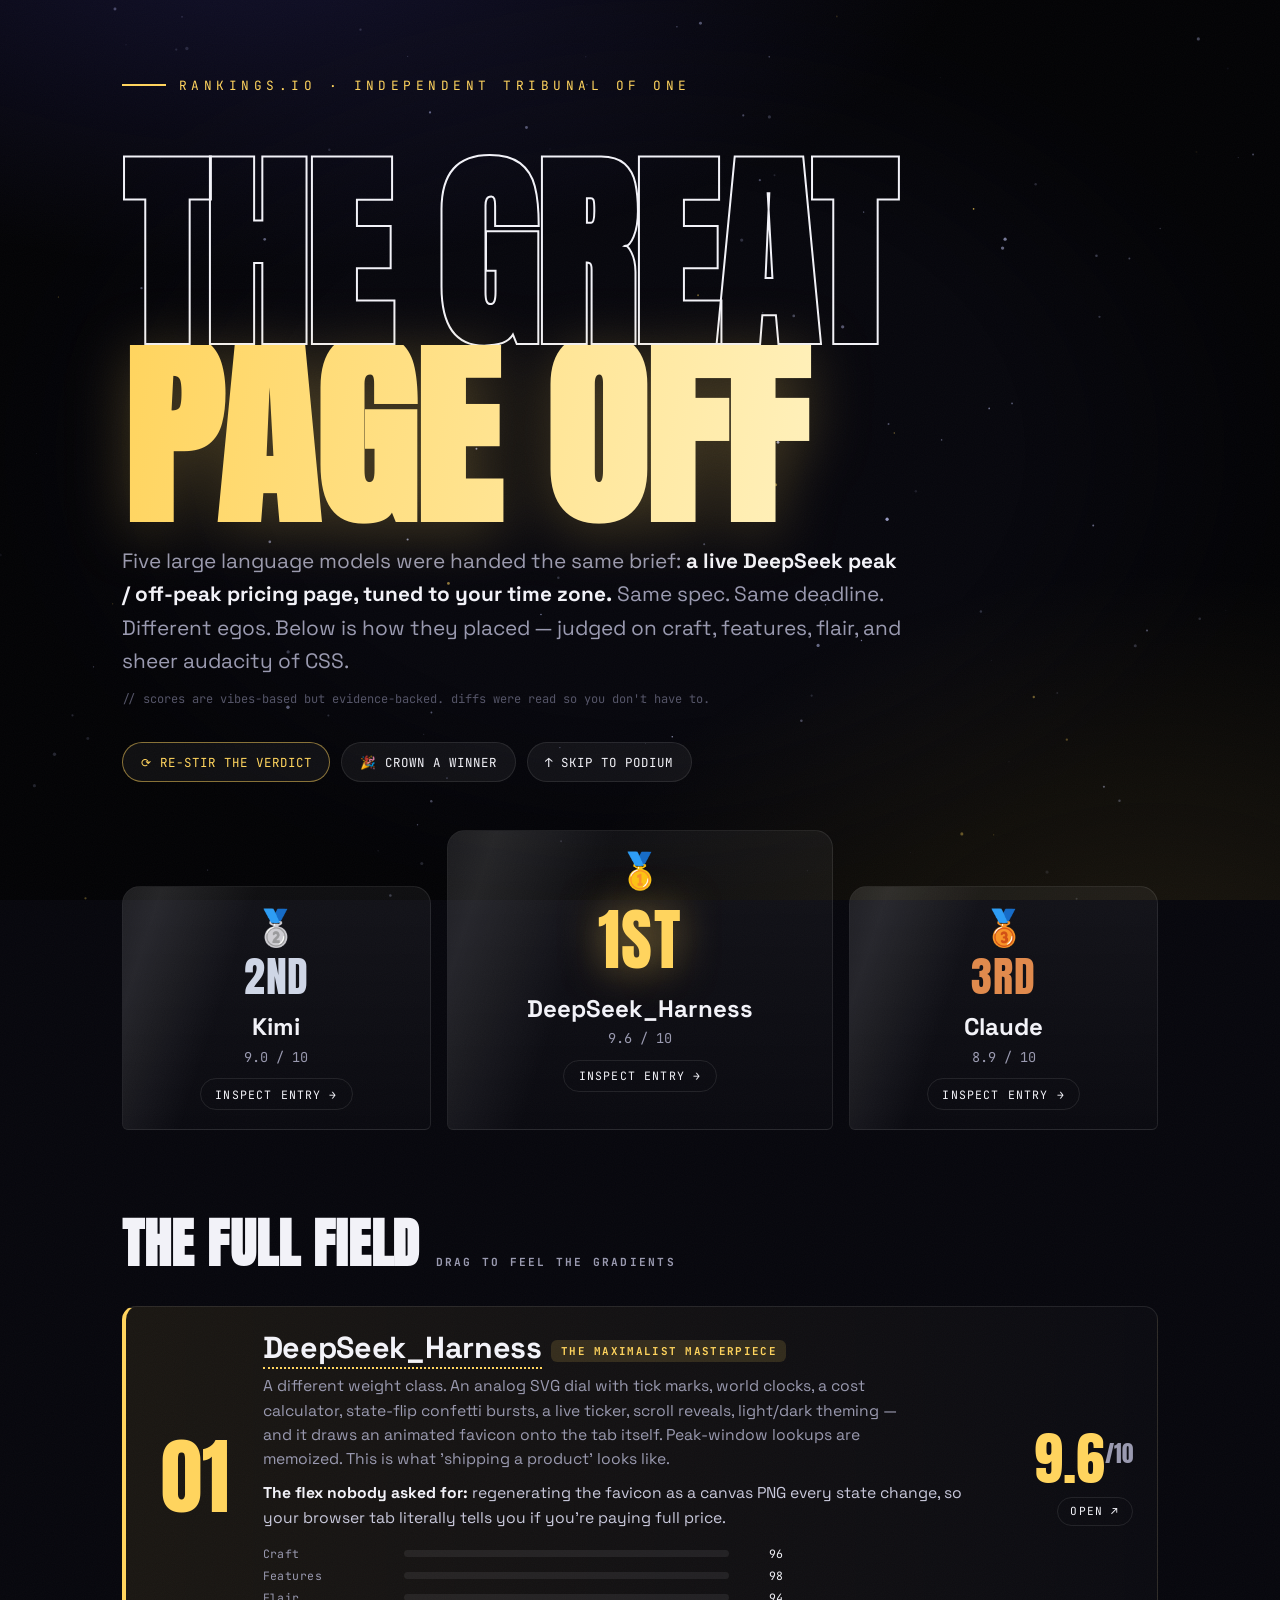
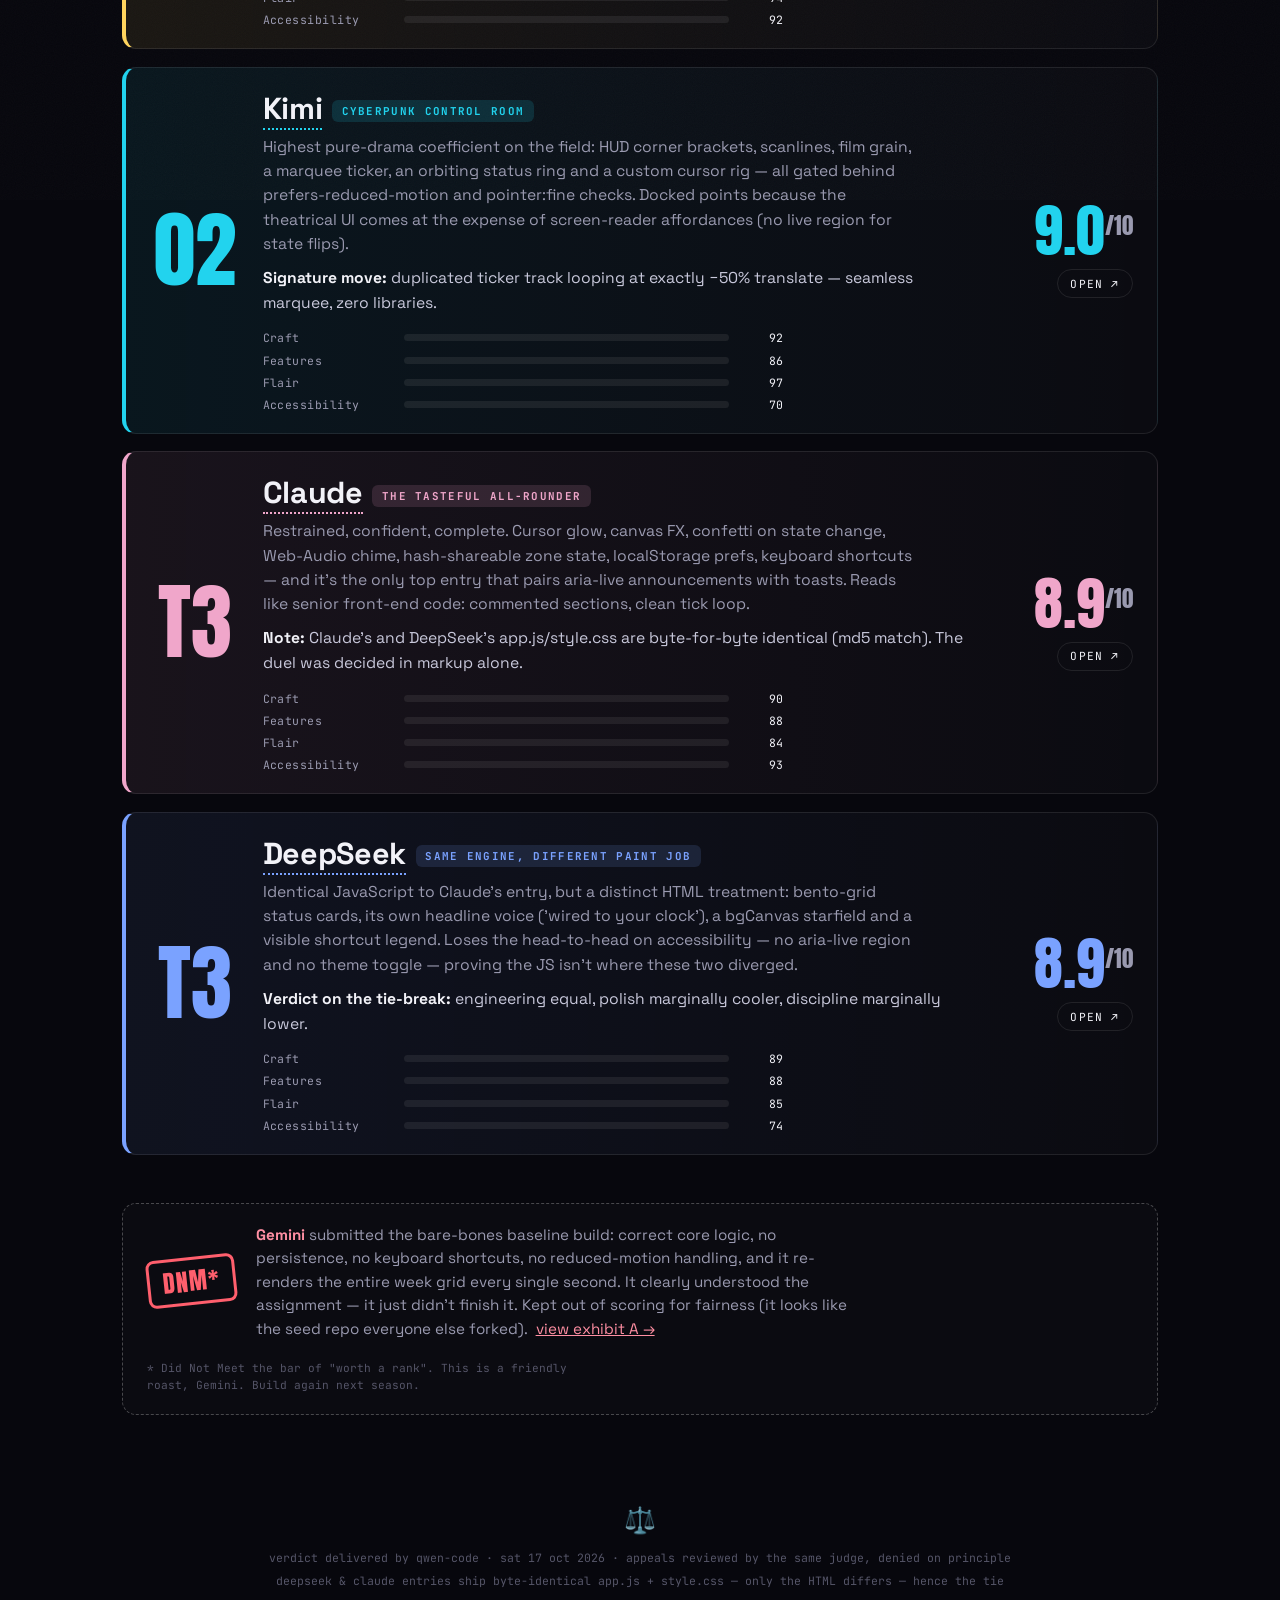
==== commit 7de69ab0: "Add rankings index page with animated podium and detailed LLM implementation scores - Create `index." ====
--- a/index.html
+++ b/index.html
@@ -1,230 +1,436 @@
 <!DOCTYPE html>
-<html lang="en" data-state="off-peak">
+<html lang="en">
 <head>
 <meta charset="UTF-8" />
 <meta name="viewport" content="width=device-width, initial-scale=1" />
 <meta name="color-scheme" content="dark" />
-<meta name="theme-color" id="themeColor" content="#22d3ee" />
-<title>DeepSeek API — Peak &amp; Off-Peak Hours for Your Location</title>
+<title>rankings.io — The LLM Page-Off, Ranked</title>
+<link rel="icon" href="data:image/svg+xml,%3Csvg xmlns='http://www.w3.org/2000/svg' viewBox='0 0 64 64'%3E%3Ctext x='32' y='46' font-size='44' text-anchor='middle'%3E%F0%9F%8F%86%3C/text%3E%3C/svg%3E" />
 <link rel="preconnect" href="https://fonts.googleapis.com" />
 <link rel="preconnect" href="https://fonts.gstatic.com" crossorigin />
-<link rel="stylesheet" href="https://fonts.googleapis.com/css2?family=Inter:wght@400;500;600&family=JetBrains+Mono:wght@300;400;500;600;700;800&display=swap" />
-<link rel="stylesheet" href="style.css" />
+<link rel="stylesheet" href="https://fonts.googleapis.com/css2?family=Anton&family=Space+Grotesk:wght@400;500;700&family=JetBrains+Mono:wght@400;700&display=swap" />
+<style>
+/* ════════════════════════════════════════════════════════════
+   rankings.io — a very serious and completely unbiased tribunal
+   ════════════════════════════════════════════════════════════ */
+:root{
+  --bg:#07070d;
+  --ink:#f2f2f8;
+  --dim:#9a9ab0;
+  --gold:#ffd45e;
+  --silver:#cfd6e6;
+  --bronze:#e08a4d;
+  --line:rgba(255,255,255,.09);
+}
+*{margin:0;padding:0;box-sizing:border-box}
+html{scroll-behavior:smooth}
+body{
+  background:var(--bg);
+  color:var(--ink);
+  font-family:"Space Grotesk",system-ui,sans-serif;
+  overflow-x:hidden;
+  min-height:100vh;
+}
+
+/* ── ambient layers ─────────────────────────────────────────── */
+#stars{position:fixed;inset:0;z-index:0;pointer-events:none}
+.vignette{
+  position:fixed;inset:0;z-index:1;pointer-events:none;
+  background:
+    radial-gradient(1200px 600px at 20% -10%, rgba(108,99,255,.16), transparent 60%),
+    radial-gradient(1000px 700px at 90% 110%, rgba(255,212,94,.10), transparent 60%),
+    radial-gradient(closest-side at 50% 50%, transparent 60%, rgba(0,0,0,.55));
+}
+.grain{
+  position:fixed;inset:-100%;z-index:2;pointer-events:none;opacity:.05;
+  background-image:url("data:image/svg+xml,%3Csvg xmlns='http://www.w3.org/2000/svg' width='120' height='120'%3E%3Cfilter id='n'%3E%3CfeTurbulence type='fractalNoise' baseFrequency='0.9' numOctaves='2'/%3E%3C/filter%3E%3Crect width='120' height='120' filter='url(%23n)' opacity='0.6'/%3E%3C/svg%3E");
+  animation:grain 8s steps(10) infinite;
+}
+@keyframes grain{
+  0%,100%{transform:translate(0,0)} 10%{transform:translate(-5%,-8%)}
+  30%{transform:translate(4%,-3%)} 50%{transform:translate(-3%,6%)}
+  70%{transform:translate(6%,3%)} 90%{transform:translate(-6%,-4%)}
+}
+
+.wrap{position:relative;z-index:3;max-width:1100px;margin:0 auto;padding:clamp(2rem,6vw,5rem) clamp(1rem,4vw,2rem) 6rem}
+
+/* ── headline ───────────────────────────────────────────────── */
+.kicker{
+  font-family:"JetBrains Mono",monospace;font-size:.8rem;letter-spacing:.35em;
+  text-transform:uppercase;color:var(--gold);display:flex;gap:.8rem;align-items:center;
+}
+.kicker::before{content:"";width:44px;height:2px;background:var(--gold)}
+h1.mega{
+  font-family:"Anton",sans-serif;
+  font-size:clamp(4.5rem,17vw,13rem);
+  line-height:.86;
+  letter-spacing:-.01em;
+  text-transform:uppercase;
+  margin:.35em 0 .1em;
+  user-select:none;
+}
+h1.mega .l1{display:block;color:transparent;-webkit-text-stroke:2px var(--ink)}
+h1.mega .l2{
+  display:block;
+  background:linear-gradient(100deg,var(--gold) 0%,#fff3c4 30%,var(--gold) 55%,#b48b2c 80%,var(--gold) 100%);
+  background-size:250% 100%;
+  -webkit-background-clip:text;background-clip:text;color:transparent;
+  animation:sheen 5s linear infinite;
+  filter:drop-shadow(0 8px 30px rgba(255,212,94,.25));
+}
+@keyframes sheen{to{background-position:-250% 0}}
+.lede{max-width:60ch;color:var(--dim);font-size:clamp(1.05rem,2vw,1.3rem);line-height:1.6;margin-top:1rem}
+.lede strong{color:var(--ink)}
+.fineprint{font-family:"JetBrains Mono",monospace;font-size:.75rem;color:#555568;margin-top:.8rem}
+
+/* ── controls ───────────────────────────────────────────────── */
+.controls{display:flex;flex-wrap:wrap;gap:.7rem;margin:2.2rem 0 3rem}
+.btn{
+  font-family:"JetBrains Mono",monospace;font-size:.78rem;letter-spacing:.08em;
+  color:var(--ink);background:rgba(255,255,255,.05);border:1px solid var(--line);
+  padding:.65rem 1.1rem;border-radius:999px;cursor:pointer;transition:.25s;
+}
+.btn:hover{background:rgba(255,255,255,.12);transform:translateY(-2px)}
+.btn.gold{border-color:rgba(255,212,94,.5);color:var(--gold)}
+.btn.gold:hover{background:rgba(255,212,94,.12)}
+
+/* ── podium ─────────────────────────────────────────────────── */
+.podium{display:grid;grid-template-columns:1fr 1.25fr 1fr;gap:1rem;align-items:end;margin-bottom:4.5rem}
+.pod{
+  border:1px solid var(--line);border-radius:18px 18px 6px 6px;
+  background:linear-gradient(180deg,rgba(255,255,255,.05),rgba(255,255,255,.015));
+  padding:1.4rem 1.2rem 1.2rem;text-align:center;position:relative;overflow:hidden;
+  transform:translateY(120%) rotate(var(--tilt,0deg));opacity:0;
+  transition:transform 1s cubic-bezier(.16,1,.3,1),opacity .8s ease;
+}
+.pod.raised{transform:translateY(0) rotate(0);opacity:1}
+.pod::after{ /* spotlight sweep */
+  content:"";position:absolute;top:-60%;left:-30%;width:60%;height:220%;
+  background:linear-gradient(90deg,transparent,rgba(255,255,255,.09),transparent);
+  transform:rotate(18deg);animation:sweep 4.5s ease-in-out infinite;pointer-events:none;
+}
+@keyframes sweep{0%,100%{left:-40%}50%{left:110%}}
+.pod .medal{font-size:2.2rem;line-height:1}
+.pod .rankword{
+  font-family:"Anton",sans-serif;font-size:2.6rem;text-transform:uppercase;letter-spacing:.02em;
+}
+.pod.first{min-height:300px}
+.pod.first .rankword{font-size:4.2rem;color:var(--gold);text-shadow:0 0 40px rgba(255,212,94,.5)}
+.pod.second .rankword{color:var(--silver)}
+.pod.third .rankword{color:var(--bronze)}
+.pod .name{font-weight:700;font-size:clamp(1.1rem,2vw,1.5rem);margin-top:.2rem}
+.pod .score{font-family:"JetBrains Mono",monospace;font-size:.85rem;color:var(--dim);margin:.35rem 0 .8rem}
+.pod .go{
+  display:inline-block;text-decoration:none;font-family:"JetBrains Mono",monospace;font-size:.72rem;
+  letter-spacing:.1em;text-transform:uppercase;color:var(--ink);
+  border:1px solid var(--line);padding:.45rem .9rem;border-radius:999px;transition:.25s;
+}
+.pod .go:hover{background:var(--ink);color:var(--bg)}
+@media (max-width:760px){.podium{grid-template-columns:1fr}.pod.first{order:-1;min-height:0}}
+
+/* ── ranking rows ───────────────────────────────────────────── */
+.section-title{
+  font-family:"Anton",sans-serif;text-transform:uppercase;font-size:clamp(2rem,5vw,3.4rem);
+  letter-spacing:.01em;margin-bottom:1.4rem;display:flex;align-items:baseline;gap:1rem;
+}
+.section-title small{font-family:"JetBrains Mono",monospace;font-size:.7rem;color:var(--dim);letter-spacing:.2em}
+.row{
+  --accent:#8888aa;
+  display:grid;grid-template-columns:auto 1fr auto;gap:1.4rem;align-items:center;
+  border:1px solid var(--line);border-left:4px solid var(--accent);
+  border-radius:14px;padding:1.3rem 1.5rem;margin-bottom:1.1rem;
+  background:linear-gradient(90deg,color-mix(in srgb,var(--accent) 8%,transparent),rgba(255,255,255,.02));
+  opacity:0;transform:translateX(-40px);transition:opacity .7s ease,transform .7s cubic-bezier(.16,1,.3,1),box-shadow .3s;
+}
+.row.in{opacity:1;transform:none}
+.row:hover{box-shadow:0 10px 40px -12px color-mix(in srgb,var(--accent) 45%,transparent)}
+.pos{font-family:"Anton",sans-serif;font-size:clamp(3rem,7vw,5.2rem);line-height:.9;color:var(--accent);min-width:2.2ch;text-align:center}
+.body h3{font-size:clamp(1.3rem,3vw,1.9rem);font-weight:700;letter-spacing:-.01em}
+.body h3 a{color:inherit;text-decoration:none;border-bottom:2px dotted var(--accent)}
+.body h3 a:hover{color:var(--accent)}
+.tag{
+  font-family:"JetBrains Mono",monospace;font-size:.68rem;letter-spacing:.12em;text-transform:uppercase;
+  color:var(--accent);background:color-mix(in srgb,var(--accent) 14%,transparent);
+  padding:.25rem .6rem;border-radius:6px;margin-left:.6rem;vertical-align:middle;
+}
+.verdict{color:var(--dim);font-size:.98rem;line-height:1.55;margin-top:.45rem;max-width:66ch}
+.prose{color:#c9c9dc;font-size:.98rem;line-height:1.6;margin-top:.6rem;max-width:70ch}
+.prose b{color:var(--ink)}
+.metrics{margin-top:.9rem;display:grid;gap:.45rem;max-width:520px}
+.metric{display:grid;grid-template-columns:130px 1fr 42px;gap:.7rem;align-items:center;font-size:.72rem}
+.metric span:first-child{font-family:"JetBrains Mono",monospace;color:var(--dim);letter-spacing:.04em}
+.track{height:7px;border-radius:99px;background:rgba(255,255,255,.07);overflow:hidden}
+.fill{height:100%;width:0;border-radius:99px;background:linear-gradient(90deg,var(--accent),color-mix(in srgb,var(--accent) 40%,white));transition:width 1.1s cubic-bezier(.16,1,.3,1)}
+.metric em{font-family:"JetBrains Mono",monospace;font-style:normal;color:var(--ink);text-align:right}
+.scorebox{text-align:right;min-width:110px}
+.scorebox .num{font-family:"Anton",sans-serif;font-size:clamp(2.4rem,5vw,3.6rem);line-height:1;color:var(--accent)}
+.scorebox .num sup{font-size:.4em;color:var(--dim)}
+.scorebox .link{
+  display:inline-block;margin-top:.6rem;text-decoration:none;font-family:"JetBrains Mono",monospace;
+  font-size:.7rem;letter-spacing:.1em;text-transform:uppercase;color:var(--ink);
+  border:1px solid var(--line);padding:.4rem .8rem;border-radius:999px;transition:.25s;white-space:nowrap;
+}
+.scorebox .link:hover{background:var(--accent);border-color:var(--accent);color:#0a0a12}
+
+/* ── honorable mention ──────────────────────────────────────── */
+.disqualified{
+  margin-top:3rem;border:1px dashed rgba(255,255,255,.25);border-radius:14px;padding:1.2rem 1.5rem;
+  display:flex;gap:1.2rem;align-items:center;flex-wrap:wrap;background:rgba(255,255,255,.02);
+}
+.disqualified .stamp{
+  font-family:"Anton",sans-serif;font-size:1.5rem;text-transform:uppercase;color:#ff5f6d;
+  border:3px solid #ff5f6d;padding:.2rem .8rem;border-radius:8px;transform:rotate(-6deg);letter-spacing:.05em;
+}
+.disqualified p{color:var(--dim);font-size:.95rem;max-width:60ch;line-height:1.55}
+.disqualified a{color:#ff8fa3}
+
+footer{margin-top:5rem;text-align:center;color:#555568;font-family:"JetBrains Mono",monospace;font-size:.72rem;line-height:2}
+footer .gavel{font-size:1.6rem;display:block;animation:bounce 2.4s ease-in-out infinite}
+@keyframes bounce{0%,100%{transform:translateY(0)}50%{transform:translateY(-8px)}}
+
+@media (prefers-reduced-motion:reduce){
+  *,*::before,*::after{animation:none!important;transition:none!important}
+  .pod,.row{opacity:1;transform:none}
+}
+</style>
 </head>
 <body>
 
-<!-- ambient layers -->
-<canvas id="fx" aria-hidden="true"></canvas>
-<div class="scanlines" aria-hidden="true"></div>
-<div class="grain" aria-hidden="true"><i></i></div>
-<div class="hud hud--tl" aria-hidden="true"></div>
-<div class="hud hud--tr" aria-hidden="true"></div>
-<div class="hud hud--bl" aria-hidden="true"></div>
-<div class="hud hud--br" aria-hidden="true"></div>
-<div class="cursor" id="cursor" aria-hidden="true"><i class="cursor__ring"></i><i class="cursor__dot"></i></div>
-
-<!-- sticky state banner -->
-<div class="state-banner" id="stateBanner">
-  <span class="state-banner__badge">
-    <i class="state-banner__dot" aria-hidden="true"></i>
-    <span id="bannerBadge">Off-peak</span>
-  </span>
-  <span class="state-banner__text" id="bannerText">
-    <strong>50% off</strong> — you are in off-peak hours
-  </span>
-  <span class="state-banner__count" id="bannerCount">changes in --:--:--</span>
-</div>
-
-<!-- ticker -->
-<div class="ticker" aria-hidden="true">
-  <div class="ticker__track" id="tickerTrack"></div>
-</div>
-
-<p class="sr-only" id="stateAnnounce">Off-peak hours.</p>
-
-<main class="app">
-
-  <header class="hero" data-reveal>
-    <p class="eyebrow"><i class="eyebrow__led" aria-hidden="true"></i>DeepSeek API · live rate monitor</p>
-    <h1>Peak &amp; off-peak hours<br><span class="hero__accent" id="heroAccent">in your time zone</span></h1>
-    <p class="hero-sub">
-      Peak windows are fixed in <strong>UTC</strong> — <strong>01:00–04:00</strong> and
-      <strong>06:00–10:00</strong>, Monday to Friday, excluding Chinese public holidays.
-      Everything else is off-peak, and off-peak costs <strong>exactly half</strong>.
+<canvas id="stars" aria-hidden="true"></canvas>
+<div class="vignette" aria-hidden="true"></div>
+<div class="grain" aria-hidden="true"></div>
+
+<main class="wrap">
+
+  <p class="kicker">rankings.io · independent tribunal of one</p>
+  <h1 class="mega" aria-label="The Great Page Off">
+    <span class="l1" data-scramble="THE GREAT">THE GREAT</span>
+    <span class="l2" data-scramble="PAGE&nbsp;OFF">PAGE&nbsp;OFF</span>
+  </h1>
+  <p class="lede">
+    Five large language models were handed the same brief: <strong>a live DeepSeek peak / off-peak
+    pricing page, tuned to your time zone.</strong> Same spec. Same deadline. Different egos.
+    Below is how they placed — judged on craft, features, flair, and sheer audacity of CSS.
+  </p>
+  <p class="fineprint">// scores are vibes-based but evidence-backed. diffs were read so you don't have to.</p>
+
+  <div class="controls">
+    <button class="btn gold" id="scrambleBtn">⟳ RE-STIR THE VERDICT</button>
+    <button class="btn" id="confettiBtn">🎉 CROWN A WINNER</button>
+    <button class="btn" id="topBtn">↑ SKIP TO PODIUM</button>
+  </div>
+
+  <!-- podium -->
+  <section class="podium" id="podium" aria-label="Top three">
+    <article class="pod second" style="--tilt:-4deg">
+      <div class="medal">🥈</div>
+      <div class="rankword">2nd</div>
+      <div class="name">Kimi</div>
+      <div class="score">9.0 / 10</div>
+      <a class="go" href="Kimi/index.html">inspect entry →</a>
+    </article>
+    <article class="pod first" style="--tilt:3deg">
+      <div class="medal">🥇</div>
+      <div class="rankword">1st</div>
+      <div class="name">DeepSeek_Harness</div>
+      <div class="score">9.6 / 10</div>
+      <a class="go" href="DeepSeek_Harness/index.html">inspect entry →</a>
+    </article>
+    <article class="pod third" style="--tilt:5deg">
+      <div class="medal">🥉</div>
+      <div class="rankword">3rd</div>
+      <div class="name">Claude</div>
+      <div class="score">8.9 / 10</div>
+      <a class="go" href="Claude/index.html">inspect entry →</a>
+    </article>
+  </section>
+
+  <!-- full field -->
+  <h2 class="section-title">The Full Field <small>drag to feel the gradients</small></h2>
+  <div id="field"></div>
+
+  <!-- honorable mention -->
+  <section class="disqualified" aria-label="Honorable mention">
+    <span class="stamp">DNM*</span>
+    <p>
+      <strong style="color:#ff8fa3">Gemini</strong> submitted the bare-bones baseline build: correct core
+      logic, no persistence, no keyboard shortcuts, no reduced-motion handling, and it re-renders the entire
+      week grid every single second. It clearly understood the assignment — it just didn't finish it.
+      Kept out of scoring for fairness (it looks like the seed repo everyone else forked).
+      &nbsp;<a href="Gemini/index.html">view exhibit A →</a>
     </p>
-  </header>
-
-  <!-- live status -->
-  <section class="status-card" id="statusCard" data-state="off-peak" data-reveal aria-label="Current pricing state">
-    <div class="status-card__orbit" aria-hidden="true">
-      <svg class="ring" viewBox="0 0 140 140">
-        <circle class="ring__track" cx="70" cy="70" r="60"></circle>
-        <circle class="ring__fill" id="ringFill" cx="70" cy="70" r="60"></circle>
-      </svg>
-      <div class="orbit-core">
-        <span class="orbit-core__state" id="orbitState">OFF-PEAK</span>
-        <span class="orbit-core__label">current rate</span>
-      </div>
-    </div>
-
-    <div class="status-card__main">
-      <div class="status-top">
-        <span class="badge" id="statusBadge">Off-peak</span>
-        <div class="status-copy">
-          <p class="status-desc" id="statusDesc">—</p>
-          <p class="status-rate" id="statusRate">—</p>
-        </div>
-      </div>
-      <div class="status-grid">
-        <div class="stat">
-          <span class="stat-label">Your local time</span>
-          <span class="stat-value"><span class="digits" id="localClock" aria-hidden="true"></span><span class="sr-only" id="localClockSr"></span></span>
-          <span class="stat-sub" id="localDate">—</span>
-        </div>
-        <div class="stat">
-          <span class="stat-label">UTC · reference</span>
-          <span class="stat-value"><span class="digits" id="utcClock" aria-hidden="true"></span><span class="sr-only" id="utcClockSr"></span></span>
-          <span class="stat-sub" id="utcDate">—</span>
-        </div>
-        <div class="stat">
-          <span class="stat-label" id="nextLabel">Next change</span>
-          <span class="stat-value"><span class="digits" id="countdown" aria-hidden="true"></span><span class="sr-only" id="countdownSr"></span></span>
-          <span class="stat-sub" id="nextAt">—</span>
-        </div>
-      </div>
-    </div>
+    <p style="font-size:.7rem;width:100%;color:#555568;font-family:'JetBrains Mono',monospace">
+      * Did Not Meet the bar of "worth a rank". This is a friendly roast, Gemini. Build again next season.
+    </p>
   </section>
 
-  <!-- controls -->
-  <section class="controls" data-reveal aria-label="Settings">
-    <div class="control">
-      <label for="tzSelect">Your location / time zone</label>
-      <select id="tzSelect"></select>
-      <p class="hint" id="tzHint">—</p>
-    </div>
-    <div class="control">
-      <label class="check" for="holidayToggle">
-        <span class="radar" aria-hidden="true"><i></i></span>
-        <input type="checkbox" id="holidayToggle" />
-        <span>Today is a Chinese public holiday</span>
-      </label>
-      <p class="hint">DeepSeek waives peak pricing for the whole day on Chinese public holidays. Flip this on those days.</p>
-    </div>
-  </section>
-
-  <!-- week view -->
-  <section class="panel" data-reveal>
-    <div class="panel-head">
-      <h2>Week at a glance</h2>
-      <p class="panel-sub" id="weekSub">—</p>
-    </div>
-
-    <div class="week" id="week"></div>
-
-    <div class="legend">
-      <span class="legend-item"><i class="dot dot-peak"></i> Peak — full rate</span>
-      <span class="legend-item"><i class="dot dot-off"></i> Off-peak — 50% off</span>
-      <span class="legend-item"><i class="dot dot-now"></i> Right now</span>
-    </div>
-  </section>
-
-  <!-- cost calculator -->
-  <section class="panel calc" data-reveal>
-    <div class="panel-head">
-      <h2>Cost calculator</h2>
-      <p class="panel-sub">Live — priced at the <strong id="calcStateWord">current off-peak</strong> rate</p>
-    </div>
-
-    <div class="calc-grid">
-      <div class="calc-inputs">
-        <div class="control">
-          <label for="calcModel">Model</label>
-          <select id="calcModel"></select>
-        </div>
-        <div class="control">
-          <label for="calcInput">Input tokens <output class="calc-out" id="calcInputOut" for="calcInput">1.0M</output></label>
-          <input type="range" id="calcInput" min="0" max="20" step="0.25" value="1" />
-        </div>
-        <div class="control">
-          <label for="calcCache">Cache-hit ratio <output class="calc-out" id="calcCacheOut" for="calcCache">30%</output></label>
-          <input type="range" id="calcCache" min="0" max="100" step="5" value="30" />
-        </div>
-        <div class="control">
-          <label for="calcOutput">Output tokens <output class="calc-out" id="calcOutputOut" for="calcOutput">0.5M</output></label>
-          <input type="range" id="calcOutput" min="0" max="10" step="0.25" value="0.5" />
-        </div>
-      </div>
-      <div class="calc-results">
-        <div class="calc-line">
-          <span class="calc-line__label">Off-peak cost</span>
-          <span class="calc-line__value" id="calcOff">$0.0000</span>
-        </div>
-        <div class="calc-line">
-          <span class="calc-line__label">Peak cost</span>
-          <span class="calc-line__value" id="calcPeak">$0.0000</span>
-        </div>
-        <div class="calc-total">
-          <span class="calc-total__label" id="calcVerdict">You save right now</span>
-          <span class="calc-total__value" id="calcSave">$0.0000</span>
-        </div>
-      </div>
-    </div>
-  </section>
-
-  <!-- rates -->
-  <section class="panel" data-reveal>
-    <div class="panel-head">
-      <h2>Rates</h2>
-      <p class="panel-sub">USD per 1M tokens · shown as <strong>off-peak / peak</strong></p>
-    </div>
-
-    <div class="table-wrap">
-      <table class="rates">
-        <thead>
-          <tr>
-            <th scope="col">Model</th>
-            <th scope="col">Input<br><small>cache hit</small></th>
-            <th scope="col">Input<br><small>cache miss</small></th>
-            <th scope="col">Output</th>
-            <th scope="col">Concurrency</th>
-          </tr>
-        </thead>
-        <tbody>
-          <tr>
-            <th scope="row"><span class="model">deepseek-flash</span><small>DeepSeek-V4.1-Flash</small></th>
-            <td>$0.003 / $0.006</td>
-            <td>$0.15 / $0.30</td>
-            <td>$0.60 / $1.20</td>
-            <td>2,500</td>
-          </tr>
-          <tr>
-            <th scope="row"><span class="model">deepseek-v4-pro</span><small>DeepSeek-V4-Pro-0813</small></th>
-            <td>$0.022 / $0.044</td>
-            <td>$0.66 / $1.32</td>
-            <td>$1.98 / $3.96</td>
-            <td>500</td>
-          </tr>
-        </tbody>
-      </table>
-    </div>
-  </section>
-
-  <!-- notes -->
-  <footer class="notes" data-reveal>
-    <h2>Good to know</h2>
-    <ul>
-      <li><strong>Off-peak = 50% of peak.</strong> Peak hours are 01:00–04:00 and 06:00–10:00 UTC, Monday–Friday.</li>
-      <li><strong>Weekends are always off-peak</strong> — the entire Saturday and Sunday, all day.</li>
-      <li><strong>Chinese public holidays are off-peak</strong> for the full day. Dates follow the State Council calendar and aren't computed here — use the toggle above.</li>
-      <li>Fees are deducted from your granted balance first, then your topped-up balance.</li>
-      <li>Prices can change; DeepSeek reserves the right to adjust them.</li>
-    </ul>
+  <footer>
+    <span class="gavel">⚖️</span>
+    verdict delivered by qwen-code · sat 17 oct 2026 · appeals reviewed by the same judge, denied on principle<br>
+    deepseek &amp; claude entries ship byte-identical app.js + style.css — only the HTML differs — hence the tie
   </footer>
-
 </main>
 
-<div class="tooltip" id="tooltip" role="tooltip" hidden></div>
-
-<script src="app.js"></script>
+<script>
+(() => {
+"use strict";
+
+/* ═══════════════ DATA: the contested evidence ═══════════════ */
+const ENTRIES = [
+  {
+    pos:"01", name:"DeepSeek_Harness", dir:"DeepSeek_Harness", score:"9.6", accent:"#ffd45e",
+    tag:"the maximalist masterpiece",
+    metrics:{ Craft:96, Features:98, Flair:94, Accessibility:92 },
+    verdict:"A different weight class. An analog SVG dial with tick marks, world clocks, a cost calculator, "
+          + "state-flip confetti bursts, a live ticker, scroll reveals, light/dark theming — and it draws an "
+          + "animated favicon onto the tab itself. Peak-window lookups are memoized. This is what 'shipping a product' looks like.",
+    prose:"<b>The flex nobody asked for:</b> regenerating the favicon as a canvas PNG every state change, so your browser tab literally tells you if you're paying full price."
+  },
+  {
+    pos:"02", name:"Kimi", dir:"Kimi", score:"9.0", accent:"#22d3ee",
+    tag:"cyberpunk control room",
+    metrics:{ Craft:92, Features:86, Flair:97, Accessibility:70 },
+    verdict:"Highest pure-drama coefficient on the field: HUD corner brackets, scanlines, film grain, a marquee ticker, "
+          + "an orbiting status ring and a custom cursor rig — all gated behind prefers-reduced-motion and pointer:fine checks. "
+          + "Docked points because the theatrical UI comes at the expense of screen-reader affordances (no live region for state flips).",
+    prose:"<b>Signature move:</b> duplicated ticker track looping at exactly −50% translate — seamless marquee, zero libraries."
+  },
+  {
+    pos:"T3", name:"Claude", dir:"Claude", score:"8.9", accent:"#f0a6ca",
+    tag:"the tasteful all-rounder",
+    metrics:{ Craft:90, Features:88, Flair:84, Accessibility:93 },
+    verdict:"Restrained, confident, complete. Cursor glow, canvas FX, confetti on state change, Web-Audio chime, "
+          + "hash-shareable zone state, localStorage prefs, keyboard shortcuts — and it's the only top entry that pairs "
+          + "aria-live announcements with toasts. Reads like senior front-end code: commented sections, clean tick loop.",
+    prose:"<b>Note:</b> Claude's and DeepSeek's app.js/style.css are byte-for-byte identical (md5 match). The duel was decided in markup alone."
+  },
+  {
+    pos:"T3", name:"DeepSeek", dir:"DeepSeek", score:"8.9", accent:"#7aa2ff",
+    tag:"same engine, different paint job",
+    metrics:{ Craft:89, Features:88, Flair:85, Accessibility:74 },
+    verdict:"Identical JavaScript to Claude's entry, but a distinct HTML treatment: bento-grid status cards, its own headline "
+          + "voice ('wired to your clock'), a bgCanvas starfield and a visible shortcut legend. Loses the head-to-head on "
+          + "accessibility — no aria-live region and no theme toggle — proving the JS isn't where these two diverged.",
+    prose:"<b>Verdict on the tie-break:</b> engineering equal, polish marginally cooler, discipline marginally lower."
+  },
+];
+
+/* ═══════════════ render the field ═══════════════ */
+const field = document.getElementById("field");
+for (const e of ENTRIES) {
+  const row = document.createElement("article");
+  row.className = "row";
+  row.style.setProperty("--accent", e.accent);
+  const bars = Object.entries(e.metrics).map(([k,v]) =>
+    `<div class="metric"><span>${k}</span><div class="track"><i class="fill" data-w="${v}"></i></div><em>${v}</em></div>`
+  ).join("");
+  row.innerHTML =
+    `<div class="pos">${e.pos}</div>` +
+    `<div class="body"><h3><a href="${e.dir}/index.html">${e.name}</a><span class="tag">${e.tag}</span></h3>` +
+    `<p class="verdict">${e.verdict}</p><p class="prose">${e.prose}</p>` +
+    `<div class="metrics">${bars}</div></div>` +
+    `<div class="scorebox"><div class="num">${e.score}<sup>/10</sup></div>` +
+    `<a class="link" href="${e.dir}/index.html">open ↗</a></div>`;
+  field.appendChild(row);
+}
+
+/* ═══════════════ reveal + bar fill on scroll ═══════════════ */
+const io = new IntersectionObserver((ents) => {
+  for (const en of ents) {
+    if (!en.isIntersecting) continue;
+    en.target.classList.add("in");
+    en.target.querySelectorAll(".fill").forEach(f => f.style.width = f.dataset.w + "%");
+    io.unobserve(en.target);
+  }
+}, { threshold:.15 });
+document.querySelectorAll(".row").forEach(r => io.observe(r));
+
+/* podium rises after load */
+setTimeout(() => document.querySelectorAll(".pod").forEach((p,i) =>
+  setTimeout(() => p.classList.add("raised"), i*180)), 350);
+
+/* ═══════════════ fancy js part I: scramble-decode titles ═══════════════ */
+const GLYPHS = "!<>-_\\/[]{}—=+*^?#01DEPKSAHPU";
+function scramble(el, finalText, dur=900) {
+  const chars = [...finalText.replace(/\u00a0/g," ")];
+  const start = performance.now();
+  (function frame(now) {
+    const t = Math.min(1, (now - start) / dur);
+    el.textContent = chars.map((c, i) => {
+      if (c === " ") return "\u00a0";
+      const reveal = i / chars.length;
+      return t > reveal ? c : GLYPHS[(Math.random() * GLYPHS.length) | 0];
+    }).join("");
+    if (t < 1) requestAnimationFrame(frame);
+    else el.textContent = finalText;
+  })(start);
+}
+const titles = [...document.querySelectorAll("[data-scramble]")];
+document.getElementById("scrambleBtn").addEventListener("click", () =>
+  titles.forEach((el, i) => setTimeout(() => scramble(el, el.dataset.scramble, 800), i * 120)));
+titles.forEach((el, i) => setTimeout(() => scramble(el, el.dataset.scramble, 1100), 250 + i * 250));
+
+/* ═══════════════ fancy js part II: parallax starfield ═══════════════ */
+const cv = document.getElementById("stars"), cx = cv.getContext("2d");
+let W, H, stars = [], mouse = {x:.5, y:.5};
+const REDUCED = matchMedia("(prefers-reduced-motion: reduce)").matches;
+function resize() {
+  W = cv.width = innerWidth * devicePixelRatio;
+  H = cv.height = innerHeight * devicePixelRatio;
+  stars = Array.from({length: Math.min(220, (innerWidth*innerHeight)/9000)}, () => ({
+    x: Math.random()*W, y: Math.random()*H,
+    r: (Math.random()*1.4+.3)*devicePixelRatio,
+    z: Math.random()*.8+.2, tw: Math.random()*6.28,
+    hue: Math.random()<.12 ? "255,212,94" : "200,205,255"
+  }));
+}
+addEventListener("resize", resize); resize();
+addEventListener("pointermove", e => { mouse.x=e.clientX/innerWidth; mouse.y=e.clientY/innerHeight; });
+(function draw(now) {
+  cx.clearRect(0,0,W,H);
+  for (const s of stars) {
+    const px = (mouse.x-.5)*60*s.z*devicePixelRatio, py = (mouse.y-.5)*40*s.z*devicePixelRatio;
+    const a = .35 + .6*Math.abs(Math.sin(now/1400 + s.tw));
+    cx.beginPath();
+    cx.arc(s.x - px, (s.y + (REDUCED?0:now*0.006*s.z)) % H - py, s.r, 0, 6.283);
+    cx.fillStyle = `rgba(${s.hue},${a*s.z})`;
+    cx.fill();
+  }
+  if (!REDUCED) requestAnimationFrame(draw);
+})(0);
+
+/* ═══════════════ fancy js part III: coronation confetti ═══════════════ */
+const PAL = ["#ffd45e","#22d3ee","#f0a6ca","#7aa2ff","#e08a4d","#ffffff"];
+function burst(n=180) {
+  const layer = document.createElement("div");
+  Object.assign(layer.style, {position:"fixed",inset:0,zIndex:99,pointerEvents:"none",overflow:"hidden"});
+  document.body.appendChild(layer);
+  for (let i=0;i<n;i++) {
+    const p = document.createElement("i");
+    const x = innerWidth*(.3+Math.random()*.4), y = innerHeight*.25;
+    const dx = (Math.random()-.5)*innerWidth*.9, dy = -Math.random()*innerHeight*.6 - 100;
+    p.style.cssText = `position:absolute;left:${x}px;top:${y}px;width:${4+Math.random()*7}px;height:${6+Math.random()*10}px;`
+      + `background:${PAL[i%PAL.length]};border-radius:2px;will-change:transform;opacity:1`;
+    layer.appendChild(p);
+    p.animate([
+      {transform:"translate(0,0) rotate(0deg)", opacity:1},
+      {transform:`translate(${dx*.5}px,${dy}px) rotate(${Math.random()*720-360}deg)`, opacity:1, offset:.45},
+      {transform:`translate(${dx}px,${dy+innerHeight*1.2}px) rotate(${Math.random()*1080}deg)`, opacity:.9}
+    ], {duration:1600+Math.random()*1400, easing:"cubic-bezier(.2,.6,.35,1)"}).onfinish = () => p.remove();
+  }
+  setTimeout(() => layer.remove(), 3200);
+}
+document.getElementById("confettiBtn").addEventListener("click", () => {
+  burst();
+  const champ = document.querySelector(".pod.first .name");
+  const orig = champ.textContent;
+  scramble(champ, "👑 CHAMPION 👑", 700);
+  setTimeout(() => champ.textContent = orig, 1900);
+});
+document.getElementById("topBtn").addEventListener("click", () =>
+  document.getElementById("podium").scrollIntoView({behavior:"smooth", block:"center"}));
+
+})();
+</script>
 </body>
 </html>
